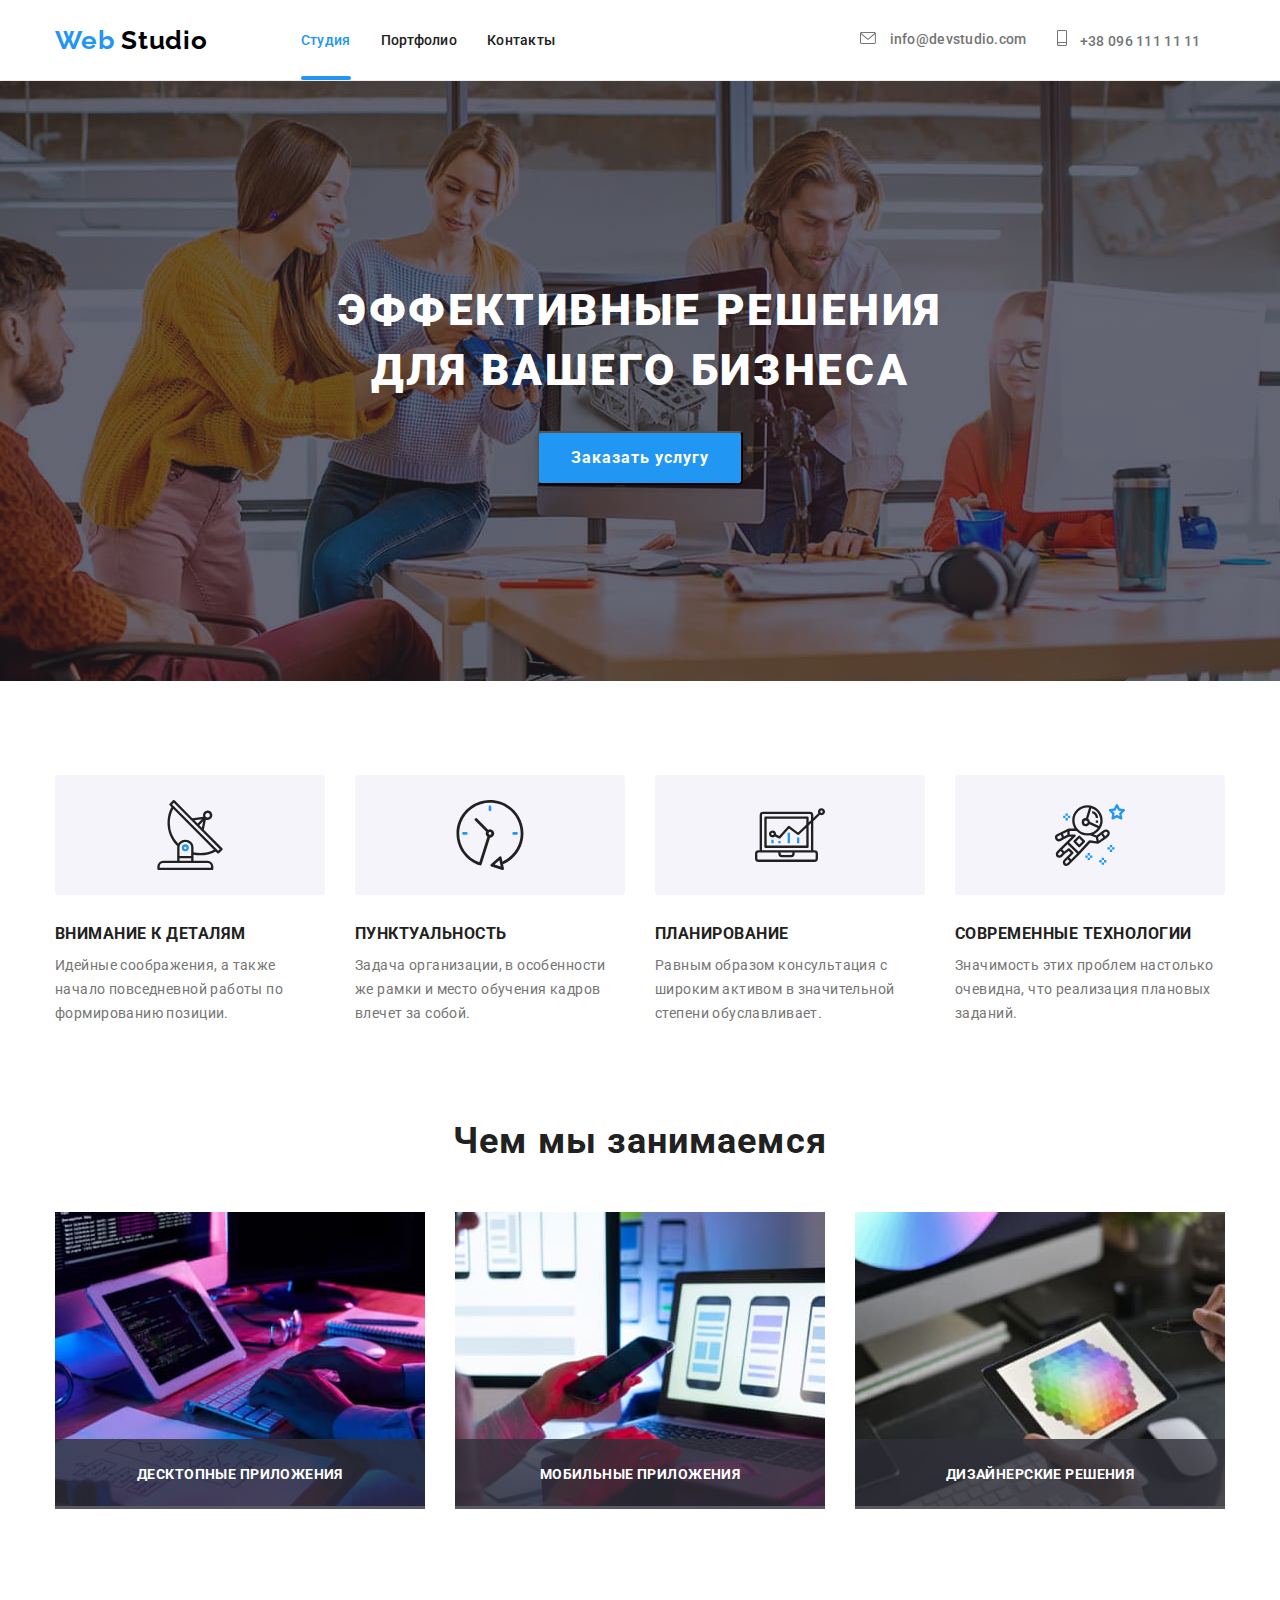
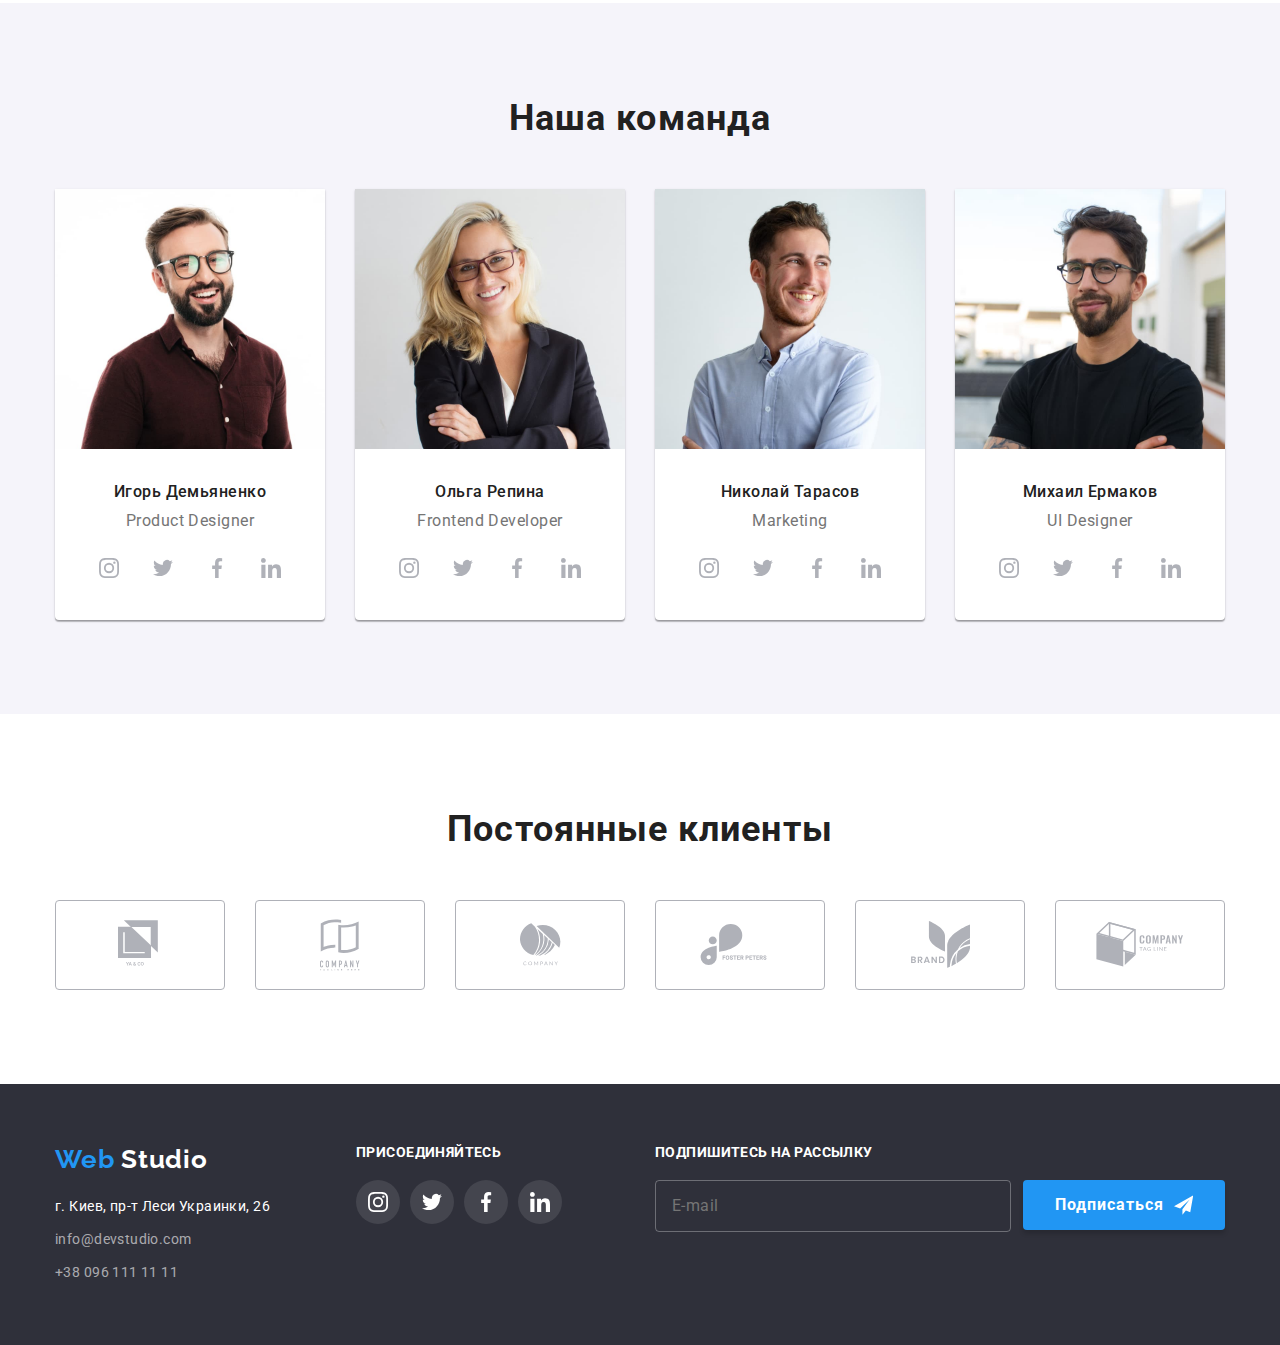
==== index.html @ 508a21c5 "start" ====
<!DOCTYPE html>
<html lang="ru">
	<head>
		<meta charset="UTF-8" />
		<meta name="viewport" content="width=device-width, initial-scale=1.0" />
		<title>Студия</title>
		<link
			rel="stylesheet"
			href="https://cdnjs.cloudflare.com/ajax/libs/modern-normalize/1.0.0/modern-normalize.min.css"
		/>
		<link rel="preconnect" href="https://fonts.gstatic.com" />
		<link
			href="https://fonts.googleapis.com/css2?family=Raleway:wght@700&family=Roboto:wght@400;500;700;900&display=swap"
			rel="stylesheet"
		/>
		<link rel="stylesheet" href="./css/styles.css" />
	</head>
	<body>
		<header class="header">
			<div class="container">
				<nav class="navigation">
					<a class="logo link" href="/index.html" lang="en">
						Web
						<span class="logo_black">Studio</span>
					</a>
					<ul class="menu_list list">
						<li class="menu_list_item">
							<a class="menu_list_link active_link link" href="#">Студия</a>
						</li>
						<li class="menu_list_item">
							<a class="menu_list_link link" href="./portfolio.html">Портфолио</a>
						</li>
						<li class="menu_list_item">
							<a class="menu_list_link link" href="./index.html">Контакты</a>
						</li>
					</ul>
				</nav>
				<address class="address">
					<a class="contact_mail link" href="mailto:info@devstudio.com">
						<svg class="pic_envelope" width="16px" height="12px">
							<use href="./images_svg/sprite.svg#envelope"></use>
						</svg>
						info@devstudio.com
					</a>
					<a class="contact_tel link" href="tel:+380961111111">
						<svg class="pic_smartphone" width="10px" height="16px">
							<use href="./images_svg/sprite.svg#smartphone"></use>
						</svg>
						+38 096 111 11 11
					</a>
				</address>
			</div>
		</header>
		<main>
			<!---HERO-->
			<section class="hero">
				<h1 class="hero_title">
					Эффективные решения
					<br />
					для вашего бизнеса
				</h1>
				<button class="button" type="button" data-modal-open>Заказать услугу</button>
			</section>

			<!---Особенности-->
			<section class="features">
				<div class="container">
					<h2 class="features_title visually-hidden">Особенности</h2>
					<ul class="features_list list">
						<li class="features_list_item icon-antenna">
							<div class="features_item_pic">
								<svg class="feature_pic">
									<use href="./images_svg/sprite.svg#antenna"></use>
								</svg>
							</div>
							<h3 class="features_item_title">Внимание к деталям</h3>
							<p class="features_item_description">
								Идейные соображения, а также начало повседневной работы по формированию позиции.
							</p>
						</li>
						<li class="features_list_item icon-clock">
							<div class="features_item_pic">
								<svg class="feature_pic">
									<use href="./images_svg/sprite.svg#clock"></use>
								</svg>
							</div>
							<h3 class="features_item_title">Пунктуальность</h3>
							<p class="features_item_description">
								Задача организации, в особенности же рамки и место обучения кадров влечет за собой.
							</p>
						</li>
						<li class="features_list_item icon-diagram">
							<div class="features_item_pic">
								<svg class="feature_pic">
									<use href="./images_svg/sprite.svg#diagram"></use>
								</svg>
							</div>
							<h3 class="features_item_title">Планирование</h3>
							<p class="features_item_description">
								Равным образом консультация с широким активом в значительной степени обуславливает.
							</p>
						</li>
						<li class="features_list_item icon-astronaut">
							<div class="features_item_pic">
								<svg class="feature_pic">
									<use href="./images_svg/sprite.svg#astronaut"></use>
								</svg>
							</div>
							<h3 class="features_item_title">Современные технологии</h3>
							<p class="features_item_description">
								Значимость этих проблем настолько очевидна, что реализация плановых заданий.
							</p>
						</li>
					</ul>
				</div>
			</section>

			<!--Чем мы занимаемся-->
			<section class="about">
				<div class="container">
					<h2 class="about_title">Чем мы занимаемся</h2>
					<ul class="about_list list">
						<li class="about_img">
							<img src="./images/box_1.jpg" alt="box_1" width="370" />
							<p class="label">Десктопные приложения</p>
						</li>
						<li class="about_img">
							<img src="./images/box_2.jpg" alt="box_2" width="370" />
							<p class="label">Мобильные приложения</p>
						</li>
						<li class="about_img">
							<img src="./images/box_3.jpg" alt="box_3" width="370" />
							<p class="label">Дизайнерские решения</p>
						</li>
					</ul>
				</div>
			</section>

			<!--Наша команда-->
			<section class="our_team">
				<h2 class="our_team_title">Наша команда</h2>
				<div class="container">
					<ul class="our_team_list list">
						<li class="our_team_item">
							<img class="our_team_img" src="./images/demjanenko.jpg" alt="Игорь Демьяненко (фото)" width="270" />
							<h3 class="our_team_person">Игорь Демьяненко</h3>
							<p class="our_team_profession" lang="en">Product Designer</p>
							<ul class="social_list list">
								<li class="social_item icon-instagram">
									<a class="link_social" href="https://www.instagram.com/" aria-label="instagram">
										<svg class="icon_link">
											<use href="./images_svg/sprite.svg#instagram"></use>
										</svg>
									</a>
								</li>
								<li class="social_item icon-twitter">
									<a class="link_social" href="https://twitter.com/?lang=ru" aria-label="twitter">
										<svg class="icon_link">
											<use href="./images_svg/sprite.svg#twitter"></use>
										</svg>
									</a>
								</li>
								<li class="social_item icon-facebook">
									<a class="link_social" href="https://www.facebook.com/" aria-label="facebook">
										<svg class="icon_link">
											<use href="./images_svg/sprite.svg#facebook"></use>
										</svg>
									</a>
								</li>
								<li class="social_item icon-linkedin">
									<a
										class="link_social"
										href="https://www.linkedin.com/authwall?trk=bf&trkInfo=AQFQU4GR1DfptQAAAXaBrENY4tUHcgxnQT-7zcfJdnDuVNA3asmFvfvqSu0NkFpVjfwIOHPbWcX_E11xOpwyYZSCx-Q_JW-6I7pPxdfFWjn7p-mJKkLdEw6dqwgr5nu7y8K1pEQ=&originalReferer=https://www.google.com/&sessionRedirect=https%3A%2F%2Fru.linkedin.com%2F"
										aria-label="linkedin"
									>
										<svg class="icon_link">
											<use href="./images_svg/sprite.svg#linkedin"></use>
										</svg>
									</a>
								</li>
							</ul>
						</li>
						<li class="our_team_item">
							<img class="our_team_img" src="./images/repina.jpg" alt="Ольга Репина (фото)" width="270" />
							<h3 class="our_team_person">Ольга Репина</h3>
							<p class="our_team_profession" lang="en">Frontend Developer</p>
							<ul class="social_list list">
								<li class="social_item icon-instagram">
									<a class="link_social" href="https://www.instagram.com/" aria-label="instagram">
										<svg class="icon_link">
											<use href="./images_svg/sprite.svg#instagram"></use>
										</svg>
									</a>
								</li>
								<li class="social_item icon-twitter">
									<a class="link_social" href="https://twitter.com/?lang=ru" aria-label="twitter">
										<svg class="icon_link">
											<use href="./images_svg/sprite.svg#twitter"></use>
										</svg>
									</a>
								</li>
								<li class="social_item icon-facebook">
									<a class="link_social" href="https://www.facebook.com/" aria-label="facebook">
										<svg class="icon_link">
											<use href="./images_svg/sprite.svg#facebook"></use>
										</svg>
									</a>
								</li>
								<li class="social_item icon-linkedin">
									<a
										class="link_social"
										href="https://www.linkedin.com/authwall?trk=bf&trkInfo=AQFQU4GR1DfptQAAAXaBrENY4tUHcgxnQT-7zcfJdnDuVNA3asmFvfvqSu0NkFpVjfwIOHPbWcX_E11xOpwyYZSCx-Q_JW-6I7pPxdfFWjn7p-mJKkLdEw6dqwgr5nu7y8K1pEQ=&originalReferer=https://www.google.com/&sessionRedirect=https%3A%2F%2Fru.linkedin.com%2F"
										aria-label="linkedin"
									>
										<svg class="icon_link">
											<use href="./images_svg/sprite.svg#linkedin"></use>
										</svg>
									</a>
								</li>
							</ul>
						</li>
						<li class="our_team_item">
							<img class="our_team_img" src="./images/tarasov.jpg" alt="Николай Тарасов (фото)" width="270" />
							<h3 class="our_team_person">Николай Тарасов</h3>
							<p class="our_team_profession" lang="en">Marketing</p>
							<ul class="social_list list">
								<li class="social_item icon-instagram">
									<a class="link_social" href="https://www.instagram.com/" aria-label="instagram">
										<svg class="icon_link">
											<use href="./images_svg/sprite.svg#instagram"></use>
										</svg>
									</a>
								</li>
								<li class="social_item icon-twitter">
									<a class="link_social" href="https://twitter.com/?lang=ru" aria-label="twitter">
										<svg class="icon_link">
											<use href="./images_svg/sprite.svg#twitter"></use>
										</svg>
									</a>
								</li>
								<li class="social_item icon-facebook">
									<a class="link_social" href="https://www.facebook.com/" aria-label="facebook">
										<svg class="icon_link">
											<use href="./images_svg/sprite.svg#facebook"></use>
										</svg>
									</a>
								</li>
								<li class="social_item icon-linkedin">
									<a
										class="link_social"
										href="https://www.linkedin.com/authwall?trk=bf&trkInfo=AQFQU4GR1DfptQAAAXaBrENY4tUHcgxnQT-7zcfJdnDuVNA3asmFvfvqSu0NkFpVjfwIOHPbWcX_E11xOpwyYZSCx-Q_JW-6I7pPxdfFWjn7p-mJKkLdEw6dqwgr5nu7y8K1pEQ=&originalReferer=https://www.google.com/&sessionRedirect=https%3A%2F%2Fru.linkedin.com%2F"
										aria-label="linkedin"
									>
										<svg class="icon_link">
											<use href="./images_svg/sprite.svg#linkedin"></use>
										</svg>
									</a>
								</li>
							</ul>
						</li>
						<li class="our_team_item">
							<img class="our_team_img" src="./images/ermakov.jpg" alt="Михаил Ермаков (фото)" width="270" />
							<h3 class="our_team_person">Михаил Ермаков</h3>
							<p class="our_team_profession" lang="en">UI Designer</p>
							<ul class="social_list list">
								<li class="social_item icon-instagram">
									<a class="link_social" href="https://www.instagram.com/" aria-label="instagram">
										<svg class="icon_link">
											<use href="./images_svg/sprite.svg#instagram"></use>
										</svg>
									</a>
								</li>
								<li class="social_item icon-twitter">
									<a class="link_social" href="https://twitter.com/?lang=ru" aria-label="twitter">
										<svg class="icon_link">
											<use href="./images_svg/sprite.svg#twitter"></use>
										</svg>
									</a>
								</li>
								<li class="social_item icon-facebook">
									<a class="link_social" href="https://www.facebook.com/" aria-label="facebook">
										<svg class="icon_link">
											<use href="./images_svg/sprite.svg#facebook"></use>
										</svg>
									</a>
								</li>
								<li class="social_item icon-linkedin">
									<a
										class="link_social"
										href="https://www.linkedin.com/authwall?trk=bf&trkInfo=AQFQU4GR1DfptQAAAXaBrENY4tUHcgxnQT-7zcfJdnDuVNA3asmFvfvqSu0NkFpVjfwIOHPbWcX_E11xOpwyYZSCx-Q_JW-6I7pPxdfFWjn7p-mJKkLdEw6dqwgr5nu7y8K1pEQ=&originalReferer=https://www.google.com/&sessionRedirect=https%3A%2F%2Fru.linkedin.com%2F"
										aria-label="linkedin"
									>
										<svg class="icon_link">
											<use href="./images_svg/sprite.svg#linkedin"></use>
										</svg>
									</a>
								</li>
							</ul>
						</li>
					</ul>
				</div>
			</section>
			<!--Постоянные клиенты-->
			<section class="clients">
				<div class="container">
					<h2 class="clients_title">Постоянные клиенты</h2>
					<ul class="clients_list list">
						<li class="client">
							<a class="link_client" href="" aria-label="Logo_client">
								<svg class="icon_client" width="44" height="49">
									<use href="./images_svg/sprite.svg#logo-1"></use>
								</svg>
							</a>
						</li>
						<li class="client">
							<a class="link_client" href="" aria-label="Logo_client">
								<svg class="icon_client" width="40" height="52">
									<use href="./images_svg/sprite.svg#logo-2"></use>
								</svg>
							</a>
						</li>
						<li class="client">
							<a class="link_client" href="" aria-label="Logo_client">
								<svg class="icon_client" width="41" height="43">
									<use href="./images_svg/sprite.svg#logo-3"></use>
								</svg>
							</a>
						</li>
						<li class="client">
							<a class="link_client" href="" aria-label="Logo_client">
								<svg class="icon_client" width="80" height="42">
									<use href="./images_svg/sprite.svg#logo-4"></use>
								</svg>
							</a>
						</li>
						<li class="client">
							<a class="link_client" href="" aria-label="Logo_client">
								<svg class="icon_client" width="59" height="47">
									<use href="./images_svg/sprite.svg#logo-5"></use>
								</svg>
							</a>
						</li>
						<li class="client">
							<a class="link_client" href="" aria-label="Logo_client">
								<svg class="icon_client" width="88" height="45">
									<use href="./images_svg/sprite.svg#logo-6"></use>
								</svg>
							</a>
						</li>
					</ul>
				</div>
			</section>
		</main>
		<!--Footer-->
		<footer class="footer">
			<div class="container footer1">
				<div class="footer2">
					<a class="logo link" href="/" lang="en">
						Web
						<span class="logo_white">Studio</span>
					</a>
					<address class="address_footer">
						<p class="post_address">г. Киев, пр-т Леси Украинки, 26</p>
						<a class="footer_contact_mail link" href="mailto:info@devstudio.com">info@devstudio.com</a>
						<br />
						<a class="footer_contact_tel link" href="tel:+380961111111">+38 096 111 11 11</a>
					</address>
				</div>
				<div class="container footer_socials">
					<p class="contact_us">Присоединяйтесь</p>
					<ul class="footer_social_list list">
						<li class="social_item icon-instagram">
							<a class="link_social dark_bg" href="https://www.instagram.com/" aria-label="instagram">
								<svg class="icon_link">
									<use href="./images_svg/sprite.svg#instagram"></use>
								</svg>
							</a>
						</li>
						<li class="social_item icon-twitter">
							<a class="link_social dark_bg" href="https://twitter.com/?lang=ru" aria-label="twitter">
								<svg class="icon_link">
									<use href="./images_svg/sprite.svg#twitter"></use>
								</svg>
							</a>
						</li>
						<li class="social_item icon-facebook">
							<a class="link_social dark_bg" href="https://www.facebook.com/" aria-label="facebook">
								<svg class="icon_link">
									<use href="./images_svg/sprite.svg#facebook"></use>
								</svg>
							</a>
						</li>
						<li class="social_item icon-linkedin">
							<a
								class="link_social dark_bg"
								href="https://www.linkedin.com/authwall?trk=bf&trkInfo=AQFQU4GR1DfptQAAAXaBrENY4tUHcgxnQT-7zcfJdnDuVNA3asmFvfvqSu0NkFpVjfwIOHPbWcX_E11xOpwyYZSCx-Q_JW-6I7pPxdfFWjn7p-mJKkLdEw6dqwgr5nu7y8K1pEQ=&originalReferer=https://www.google.com/&sessionRedirect=https%3A%2F%2Fru.linkedin.com%2F"
								aria-label="linkedin"
							>
								<svg class="icon_link">
									<use href="./images_svg/sprite.svg#linkedin"></use>
								</svg>
							</a>
						</li>
					</ul>
				</div>
				<div class="container mail_input">
					<form>
						<p class="subscribe">Подпишитесь на рассылку</p>
						<div class="input_block">
							<input class="input" type="email" name="email" placeholder="E-mail" />

							<button type="button" class="button">
								Подписаться
								<svg class="icon_link" width="24" height="24">
									<use href="./images_svg/sprite.svg#icon_send"></use>
								</svg>
							</button>
						</div>
					</form>
				</div>
			</div>
		</footer>
		<div class="backdrop is-hidden" data-modal>
			<div class="modal">
				<button type="button" class="btn-close" data-modal-close>
					<svg class="icon_close" width="18" height="18">
						<use href="./images_svg/sprite.svg#close"></use>
					</svg>
				</button>
				<form action="#" class="modal_form">
					<p class="modal_form-title">Оставьте свои данные, мы вам перезвоним</p>
					<label class="modal_form-label">
						Имя
						<span class="modal_form_input-block">
							<input type="text" name="user_name" class="modal_form-input" />
							<svg class="icon_modal">
								<use href="./images_svg/sprite.svg#person-black"></use>
							</svg>
						</span>
					</label>

					<label class="modal_form-label">
						Телефон
						<span class="modal_form_input-block">
							<input type="tel" name="user_tel" class="modal_form-input" />
							<svg class="icon_modal">
								<use href="./images_svg/sprite.svg#phone-black"></use>
							</svg>
						</span>
					</label>

					<label class="modal_form-label">
						Почта
						<span class="modal_form_input-block">
							<input type="email" name="user_mail" class="modal_form-input" />
							<svg class="icon_modal">
								<use href="./images_svg/sprite.svg#email-black"></use>
							</svg>
						</span>
					</label>

					<label class="modal_form-label">
						Комментарий
						<textarea class="modal_form_comments" name="user_comments" placeholder="Введите текст"></textarea>
					</label>
					<input
						id="user_policy"
						type="checkbox"
						name="user_policy"
						value="accept_policy"
						class="modal_form-policy visually-hidden"
					/>
					<label for="user_policy" class="modal_form-policy-text">
						Соглашаюсь с рассылкой и принимаю&ensp;
						<a class="modal_form-policy-link" href="">Условия договора</a>
					</label>
					<button type="submit" class="modal_form-btn">Отправить</button>
				</form>
			</div>
		</div>
		<script src="./js/modal.js"></script>
	</body>
</html>
---- css/styles.css ----
/*font-family: "Raleway", sans-serif;
font-family: "Roboto", sans-serif; */

h1,
h2,
h3,
h4,
h5,
h6,
p {
	margin: 0;
	padding: 0;
}

ul {
	margin: 0;
	padding: 0;
}

:root {
	--main-font: "Roboto", sans-serif;
	--secondary-font: "Raleway", sans-serif;
	--accent-color: #2196f3;
}

body {
	font-family: var(--main-font);
	font-style: normal;
	font-size: 14px;
}

.link {
	font-style: normal;
	font-weight: 500;
	line-height: 1.14;
	letter-spacing: 0.02em;
	font-size: 14px;
	color: #212121;
	text-decoration: none;
	cursor: pointer;
	outline: none;
}

.list {
	list-style: none;
}

.img {
	display: block;
}

.container {
	width: 1200px;
	margin: 0 auto;
	padding: 0 15px;
}

.visually-hidden {
	position: absolute !important;
	clip: rect(1px 1px 1px 1px); /* IE6, IE7 */
	clip: rect(1px, 1px, 1px, 1px);
	padding: 0 !important;
	border: 0 !important;
	height: 1px !important;
	width: 1px !important;
	overflow: hidden;
}

/*==================   header   ==================*/
/* .header {
	border-bottom: 1px solid #ececec;
} */

.header::after {
	display: block;
	content: "";
	height: 1px;
	background-color: #ececec;
}

.header .container {
	display: flex;
	align-items: center;
	height: 80px;
}

.navigation {
	display: flex;
	align-items: center;
}

.menu_list {
	display: flex;
	margin-right: 305px;
}

.menu_list_item:not(:last-child),
.contact_mail {
	margin-right: 30px;
}

.menu_list_link {
	position: relative;
	overflow: hidden;

	transition: color 250ms cubic-bezier(0.4, 0, 0.2, 1);
}

.active_link::after {
	display: block;
	content: "";
	width: 100%;
	height: 4px;
	border-radius: 2px;
	background-color: var(--accent-color);
	position: absolute;
	bottom: -32px;
}

.pic_smartphone,
.pic_envelope {
	/* display: inline-block; */
	margin-right: 10px;
	fill: #757575;
	transition-property: fill;
	transition-duration: 250ms;
	transition-timing-function: cubic-bezier(0.4, 0, 0.2, 1);
}

.address {
	display: flex;
	align-items: center;
}

.header .logo {
	margin-right: 93px;
}

.logo {
	font-family: var(--secondary-font);
	font-weight: 700;
	font-size: 26px;
	line-height: 1.192;
	/* identical to box height */
	letter-spacing: 0.03em;
	color: var(--accent-color);
}

.logo_black {
	color: #000000;
}

.contact_mail,
.contact_tel {
	color: #757575;
	transition: color 250ms cubic-bezier(0.4, 0, 0.2, 1);
}

.active_link,
.menu_list_link:hover,
.menu_list_link:focus,
.contact_mail:hover,
.contact_mail:focus,
.contact_tel:hover,
.contact_tel:focus {
	color: var(--accent-color);
	outline: none;
}

.contact_mail:hover .pic_envelope,
.contact_mail:focus .pic_envelope,
.contact_tel:hover .pic_smartphone,
.contact_tel:focus .pic_smartphone {
	fill: var(--accent-color);
}
/*==================   END header   ==================*/

/*==================   HERO   ==================*/
.hero {
	min-height: 600px;
	max-width: 1600px;
	margin-left: auto;
	margin-right: auto;
	background-image: linear-gradient(to right, rgba(47, 48, 58, 0.4), rgba(47, 48, 58, 0.4)),
		url(../images/background.jpg);
	background-repeat: no-repeat;
	background-position: center;
	background-size: cover;
	background-color: #2f303a;
}

.hero_title {
	font-weight: 900;
	font-size: 44px;
	line-height: 1.36;
	/* or 136% */

	text-align: center;
	letter-spacing: 0.06em;
	text-transform: uppercase;
	color: #ffffff;

	padding-top: 200px;
}

.button {
	font-weight: 700;
	font-size: 16px;
	line-height: 1.87;
	/* identical to box height, or 187% */

	display: flex;
	align-items: center;
	margin: auto;
	margin-top: 30px;
	min-width: 200px;
	/* height: 50px; */
	letter-spacing: 0.06em;
	justify-content: center;
	color: #ffffff;
	padding: 10px 32px;

	background: var(--accent-color);
	box-shadow: 0px 4px 4px rgba(0, 0, 0, 0.15);
	border-radius: 4px;
	cursor: pointer;

	transition-property: background-color;
	transition-duration: 250ms;
	transition-timing-function: cubic-bezier(0.4, 0, 0.2, 1);
}

.button:hover,
.button:focus {
	background-color: #188ce8;
	outline: none;
}
/*==================   END HERO   ==================*/

/*==================   Features   ==================*/
.features {
	padding-top: 94px;
}

.features_list {
	display: flex;
	align-items: center;
}

.features_list_item {
	display: block;
	width: 270px;
}

.features_list_item:not(:last-child) {
	margin-right: 30px;
}

/* ======================картинки как background (помощью 
                  псевдоэлемента ::before     =================== */
/* 
.features_list_item::before {
	display: block;
	content: "";
	height: 120px;
	margin-bottom: 30px;
	background-size: 70px;
	background-repeat: no-repeat;
	background-position: center;
	background-color: #f5f4fa;
	border-radius: 4px;
}

.icon-antenna::before {
	background-image: url(../images_svg/antenna.svg);
}

.icon-clock::before {
	background-image: url(../images_svg/clock.svg);
}

.icon-diagram::before {
	background-image: url(../images_svg/diagram.svg);
}

.icon-astronaut::before {
	background-image: url(../images_svg/astronaut.svg);
} */

.features_item_pic {
	display: block;
	padding: 25px 100px;
	/* content: ""; */
	height: 120px;
	margin-bottom: 30px;
	/* background-size: 70px;
	background-repeat: no-repeat;
	background-position: center; */
	background-color: #f5f4fa;
	border-radius: 4px;
	justify-content: center;
}

.feature_pic {
	display: block;
	height: 70px;
	width: 70px;
	margin: 0;
}

.features_item_title {
	font-weight: 700;
	line-height: 1.143;
	letter-spacing: 0.03em;
	text-transform: uppercase;
	color: #212121;
}

.features_item_description {
	font-weight: 400;
	line-height: 1.71;
	/* or 171% */
	letter-spacing: 0.03em;
	color: #757575;
	margin-top: 10px;
}
/*==================   END Features   ==================*/

/*==================   ABOUT   ==================*/
.about {
	padding-top: 94px;
	padding-bottom: 94px;
	/* display: flex;
	align-items: center; */
}

.about_title {
	font-weight: 700;
	font-size: 36px;
	line-height: 1.167;
	text-align: center;
	letter-spacing: 0.03em;

	color: #212121;
}

.about_list {
	display: flex;
	align-items: center;
	margin-top: 50px;
}

.about_img {
	position: relative;
	flex-basis: calc((100%-60) / 3);
	/* 370px; */
	overflow: hidden;
}

.about_img:not(:last-child) {
	margin-right: 30px;
}

.label {
	display: block;
	width: 100%;
	padding-top: 27px;
	padding-bottom: 27px;
	background-color: rgba(47, 48, 58, 0.8);

	font-weight: 700;
	font-size: 14px;
	line-height: 1.143;
	text-align: center;
	letter-spacing: 0.03em;
	text-transform: uppercase;

	color: #ffffff;

	position: absolute;
	bottom: 0;
}
/*==================   END ABOUT   ==================*/

/*==================   OUR TEAM   ==================*/
.our_team {
	/* margin-top: 94px; */
	background: #f5f4fa;
	padding-top: 94px;
	padding-bottom: 94px;
}

.our_team_title {
	font-weight: 700;
	font-size: 36px;
	line-height: 1.167;
	text-align: center;
	letter-spacing: 0.03em;
	color: #212121;
	margin-bottom: 50px;
}

.our_team_list {
	display: flex;
}

.our_team_item {
	display: block;
	flex-basis: calc((100%-90) / 4);
	background: #ffffff;
	box-shadow: 0px 1px 3px rgba(0, 0, 0, 0.12), 0px 1px 1px rgba(0, 0, 0, 0.14), 0px 2px 1px rgba(0, 0, 0, 0.2);
	border-radius: 0px 0px 4px 4px;
}

.our_team_item:not(:last-child) {
	margin-right: 30px;
}

.our_team_person,
.our_team_profession {
	font-weight: 500;
	font-size: 16px;
	line-height: 1.1875;
	/* identical to box height */
	text-align: center;
	letter-spacing: 0.03em;
	color: #212121;
	margin-top: 30px;
}

.our_team_profession {
	font-weight: 400;
	color: #757575;
	margin-top: 10px;
}

.social_list {
	display: flex;
	margin: 16px 32px 30px;
	justify-content: space-between;
}

.link_social {
	display: flex;
	justify-content: center;
	align-items: center;
	width: 44px;
	height: 44px;
	/* color: #afb1b8; */
	background-color: #ffffff;
	/* border: none; */
	border-radius: 50%;
	/* cursor: pointer; */
	transition-property: background-color;
	transition-duration: 250ms;
	transition-timing-function: cubic-bezier(0.4, 0, 0.2, 1);
}

.icon_link {
	/* display: block; */
	height: 20px;
	width: 20px;
	fill: #afb1b8;
	transition-property: fill;
	transition-duration: 250ms;
	transition-timing-function: cubic-bezier(0.4, 0, 0.2, 1);
}

.link_social:hover,
.link_social:focus {
	background-color: var(--accent-color);
	outline: none;
}

.link_social:hover .icon_link,
.link_social:focus .icon_link {
	fill: #ffffff;
	outline: none;
}
/*==================   END OUR TEAM   ==================*/

/*==================   CLIENTS   ==================*/
.clients {
	padding-top: 94px;
	padding-bottom: 94px;
	/* display: flex;
	align-items: center; */
}

.clients_title {
	font-weight: 700;
	font-size: 36px;
	line-height: 1.167;
	text-align: center;
	letter-spacing: 0.03em;
	color: #212121;
}

.clients_list {
	display: flex;
	/* align-items: center; */
	margin-top: 50px;
	justify-content: space-between;
}

.link_client {
	display: flex;
	justify-content: center;
	align-items: center;
	width: 170px;
	height: 90px;
	border: 1px solid #afb1b8;
	border-radius: 4px;
	background-color: #ffffff;

	transition-property: border;
	transition-duration: 250ms;
	transition-timing-function: cubic-bezier(0.4, 0, 0.2, 1);
}

.icon_client {
	display: block;
	fill: #afb1b8;

	transition-property: fill;
	transition-duration: 250ms;
	transition-timing-function: cubic-bezier(0.4, 0, 0.2, 1);
}

.link_client:hover,
.link_client:focus {
	border: 1px solid var(--accent-color);
	outline: none;
}

.link_client:hover .icon_client,
.link_client:focus .icon_client {
	fill: var(--accent-color);
	outline: none;
}
/*==================   END ABOUT   ==================*/

/*==================   FOOTER   ==================*/

.logo_white {
	color: #ffffff;
}

.footer {
	background: #2f303a;
	max-width: 1600px;
	/*	padding-left: 15px;
	padding-right: 15px; */
}

.footer1 {
	display: flex;
	min-width: 1200px;
	padding-left: 15px;
	padding-right: 15px;
	font-weight: 400;
	letter-spacing: 0.03em;
	padding-top: 60px;
	padding-bottom: 60px;
}

.footer2 {
	display: block;
	width: 231px;
}

.address_footer {
	display: block;
}
.post_address {
	font-style: normal;
	line-height: 1.71;
	color: #ffffff;
	margin: 20px 0 0 0;
}
.footer_contact_mail,
.footer_contact_tel {
	display: inline-block;
	font-style: normal;
	font-weight: 400;
	letter-spacing: 0.03em;
	line-height: 1.71;
	color: rgba(255, 255, 255, 0.6);
	margin-top: 9px;
}

.footer_socials {
	display: block;
	width: 206px;
	padding: 0;
	margin-left: 70px;
	/* outline: cyan solid 1px; */
}

.footer_social_list {
	display: flex;
	margin-top: 20px;
	/* outline: #000000 solid 1px; */
	list-style: none;
	height: 44px;
	justify-content: space-between;
}

.dark_bg {
	background-color: rgba(255, 255, 255, 0.1);
	transition-property: background-color;
	transition-duration: 250ms;
	transition-timing-function: cubic-bezier(0.4, 0, 0.2, 1);
}

.dark_bg:hover,
.dark_bg:focus {
	background-color: var(--accent-color);
	outline: none;
}

.dark_bg .icon_link,
.dark_bg:focus .icon_link,
.dark_bg:hover .icon_link {
	fill: #ffffff;
	outline: none;
}

.contact_us {
	display: inline-block;
	font-weight: 700;
	font-size: 14px;
	line-height: 1.143;
	letter-spacing: 0.03em;
	text-transform: uppercase;
	color: #ffffff;
}

.mail_input {
	display: block;
	width: 570px;
	padding: 0;
	margin: 0;
}

.subscribe {
	display: inline-block;
	font-weight: 700;
	font-size: 14px;
	line-height: 1.143;
	letter-spacing: 0.03em;
	text-transform: uppercase;
	color: #ffffff;
}
.input_block {
	display: flex;
}
.input {
	/* display: block; */
	box-sizing: border-box;
	width: 358px;
	padding-top: 15px;
	padding-bottom: 15px;
	padding-left: 16px;
	margin-top: 20px;
	margin-right: 12px;
	background-color: transparent;
	border: 1px solid rgba(255, 255, 255, 0.3);
	border-radius: 4px;
	font-weight: normal;
	font-size: 16px;
	line-height: 1.25;
	/* identical to box height, or 125% */
	align-items: center;
	letter-spacing: 0.03em;

	color: rgba(255, 255, 255, 0.6);
	/* display: flex; */
	/* filter: drop-shadow(0px 4px 4px rgba(0, 0, 0, 0.15)); */
}
/* 
transition-property: fill;
	transition-duration: 250ms;
	transition-timing-function: cubic-bezier(0.4, 0, 0.2, 1);
} */

.mail_input .button {
	display: flexbox;
	margin-top: 20px;
	border: transparent;
	box-shadow: 0px 4px 4px rgba(0, 0, 0, 0.15);
}

.button .icon_link {
	display: block;
	margin-left: 10px;
	/* height: 24px;
	width: 24px; */
	fill: #ffffff;

	/* transition-property: fill;
	transition-duration: 250ms;
	transition-timing-function: cubic-bezier(0.4, 0, 0.2, 1); */
}
/*==================   END OF FOOTER   ==================*/

/*==================   BACKDROP   ==================*/

.backdrop {
	position: fixed;
	left: 0;
	top: 0;
	width: 100%;
	height: 100%;
	background-color: rgba(0, 0, 0, 0.1);
	transition: all 500ms linear;
}
.backdrop.is-hidden {
	transition: all 500ms linear 500ms;
}

.backdrop.is-hidden .modal {
	transform: translate(0) scale(0);
	transition: transform 1000ms linear 0ms;
}

.modal {
	position: absolute;
	top: 50%;
	left: 50%;
	transform: translate(-50%, -50%) scale(1);
	width: 528px;
	min-height: 581px;
	z-index: 100;
	background-color: #fff;
	padding: 40px;
	transition: transform 1000ms linear 500ms;
}

.btn-close {
	position: absolute;
	top: 8px;
	right: 8px;
	width: 30px;
	height: 30px;
	padding: 0;
	background-color: #fff;
	border: 1px solid rgba(0, 0, 0, 0.1);
	border-radius: 50%;
	cursor: pointer;
}

.icon_close {
	fill: rgba(0, 0, 0);
}

.is-hidden {
	opacity: 0;
	visibility: hidden;
	pointer-events: none;
}

.modal_form {
	display: flex;
	flex-direction: column;
}

.modal_form_input-block {
	position: relative;
	display: block;
	margin-top: 4px;
}

.modal_form-input {
	width: 100%;
	height: 40px;
	border: 1px solid rgba(33, 33, 33, 0.2);
	border-radius: 4px;
	padding-left: 42px;

	transition-property: border-color;
	transition-duration: 250ms;
	transition-timing-function: cubic-bezier(0.4, 0, 0.2, 1);
}

.modal_form-label {
	margin-bottom: 10px;
	font-weight: 400;
	font-size: 12px;
	line-height: 1.167;
	/* identical to box height */

	letter-spacing: 0.01em;

	color: #757575;
}

.modal_form-title {
	font-weight: bold;
	line-height: 23px;
	text-align: center;
	letter-spacing: 0.03em;
	font-size: 20px;
	color: #212121;
	margin-bottom: 12px;
}

.icon_modal {
	position: absolute;
	top: 50%;
	transform: translateY(-50%);
	left: 12px;
	display: block;
	width: 18px;
	height: 18px;
	fill: #212121;

	transition-property: fill;
	transition-duration: 250ms;
	transition-timing-function: cubic-bezier(0.4, 0, 0.2, 1);
}

.modal_form_comments {
	height: 120px;
	width: 100%;
	border: 1px solid rgba(33, 33, 33, 0.2);
	border-radius: 4px;
	padding: 12px 16px;
	margin-top: 4px;
	resize: none;
	outline: none;

	transition-property: border-color;
	transition-duration: 250ms;
	transition-timing-function: cubic-bezier(0.4, 0, 0.2, 1);
}

.modal_form_comments::placeholder {
	font-weight: normal;
	font-size: 14px;
	line-height: 1.143;
	letter-spacing: 0.01em;

	color: rgba(117, 117, 117, 0.5);
}

/* .modal_form-input:hover, */
.modal_form-input:focus,
.modal_form_comments:focus {
	outline: none;
	border-color: var(--accent-color);
}

/* .modal_form-input:hover + .icon_modal, */
.modal_form-input:focus + .icon_modal {
	fill: var(--accent-color);
}

/* .modal_form-label:last-child {
	margin-bottom: 20px;
} */

.modal_form-policy-text::before {
	display: inline-block;
	content: "";
	width: 16px;
	height: 15px;
	border: 1px solid #212121;
	border-radius: 2px;
	margin-right: 8px;

	transition-property: all;
	transition-duration: 250ms;
	transition-timing-function: cubic-bezier(0.4, 0, 0.2, 1);
}

.modal_form-policy:checked + .modal_form-policy-text::before {
	/* background-color: var(--accent-color); */
	border: transparent;
	background-image: url(../images_svg/icon_check.svg);
}

.modal_form-policy-text {
	display: flex;
	align-items: center;
	justify-content: center;
	font-weight: 400;
	font-size: 14px;
	line-height: 1.71;
	/* identical to box height, or 171% */
	letter-spacing: 0.03em;
	color: #757575;
	margin-bottom: 30px;
	margin-top: 10px;
}

.modal_form-policy-link {
	color: var(--accent-color);
	text-decoration: none;
	position: relative;
}

.modal_form-policy-link::after {
	display: block;
	content: "";
	width: 100%;
	height: 1px;
	/* border-radius: 2px; */
	background-color: var(--accent-color);
	position: absolute;
	bottom: 4px;
}

.modal_form-btn {
	font-weight: 700;
	font-size: 16px;
	line-height: 1.87;
	/* identical to box height, or 187% */

	display: block;
	align-items: center;
	margin: 0 auto;
	min-width: 200px;
	/* height: 50px; */
	letter-spacing: 0.06em;
	justify-content: center;
	color: #ffffff;
	padding: 10px 55px;

	background: var(--accent-color);
	box-shadow: 0px 4px 4px rgba(0, 0, 0, 0.15);
	border-radius: 4px;
	border-color: transparent;
	cursor: pointer;

	transition-property: background-color;
	transition-duration: 250ms;
	transition-timing-function: cubic-bezier(0.4, 0, 0.2, 1);
}

.modal_form-btn:hover,
.modal_form-btn:focus,
.modal_form-btn:active {
	background-color: #188ce8;
	border-color: transparent;
	outline: none;
}

/*==================   END OF BACKDROP   ==================*/

/*==================   PORTFOLIO   ==================*/

/*==================   FILTERS   ==================*/

.filters .container {
	padding-top: 94px;
	padding-bottom: 94px;
}

.filters_list {
	display: flex;
	justify-content: center;
	align-items: center;
}

.filter_name:not(:last-child) {
	margin-right: 8px;
}

.button2 {
	font-weight: 500;
	font-size: 16px;
	line-height: 1.62;
	/* identical to box height, or 162% */
	text-align: center;
	letter-spacing: 0.03em;
	color: #212121;

	margin: auto;
	height: 38px;
	padding: 6px 22px;

	background-color: #f5f4fa;
	border-radius: 4px;
	border-color: transparent;
	cursor: pointer;

	/* transition-property: background-color, color;
	transition-duration: 250ms;
	transition-timing-function: cubic-bezier(0.4, 0, 0.2, 1); */

	transition: all 250ms cubic-bezier(0.4, 0, 0.2, 1);
}

.button2:hover,
.button2:focus {
	background-color: var(--accent-color);
	color: #ffffff;
	outline: none;
}

.project_list {
	margin-top: 50px;
	display: flex;
	flex-wrap: wrap;
	justify-content: space-between;
	/* align-content: center; */
	align-items: center;
}

.project_item {
	display: block;
	flex-basis: calc(100% - 60px) / 3;
	padding: 0;
	margin-bottom: 30px;
	background: #ffffff;
	border: 1px solid #eeeeee;
	text-decoration: none;
	cursor: pointer;
	/* transition-property: box-shadow;
	transition-duration: 250ms;
	transition-timing-function: cubic-bezier(0.4, 0, 0.2, 1); */
	transition: box-shadow 250ms cubic-bezier(0.4, 0, 0.2, 1);
}

.project_item_a {
	display: block;
	text-decoration: none;
}

.project_item:nth-last-child(-n + 3) {
	margin-bottom: 0;
}

.project_item_a:focus,
.project_item:hover {
	box-shadow: 0px 1px 1px rgba(0, 0, 0, 0.12), 0px 4px 4px rgba(0, 0, 0, 0.06), 1px 4px 6px rgba(0, 0, 0, 0.16);
	outline: none;
}

.image_box {
	display: block;
	width: max-content;
	position: relative;
	overflow: hidden;
}

.proj_title {
	display: block;
	padding: 20px 24px;
	z-index: 1;
}

.proj_name {
	font-weight: bold;
	font-size: 18px;
	line-height: 2;
	letter-spacing: 0.06em;
	color: #212121;
}

.proj_description {
	font-weight: 400;
	font-size: 16px;
	line-height: 1.87;
	/* identical to box height, or 187% */

	letter-spacing: 0.03em;
	color: #757575;
	margin-top: 4px;
}

.project_item:hover .overlay,
.project_item_a:focus .overlay {
	transform: translateY(0);
	outline: none;
}

.overlay {
	position: absolute;
	width: 100%;
	height: 100%;
	top: 0px;
	left: 0px;

	transform: translateY(105%);
	transition: transform 250ms linear;
}

.overlay {
	padding: 63px 24px;
	font-weight: 400;
	font-size: 18px;
	line-height: 1.56;
	/* or 156% */
	letter-spacing: 0.03em;
	color: #ffffff;
	background-color: rgba(33, 150, 243, 0.9);
}
/*==================  END OF FILTERS   ==================*/

/*==================   END OF PORTFOLIO   ==================*/
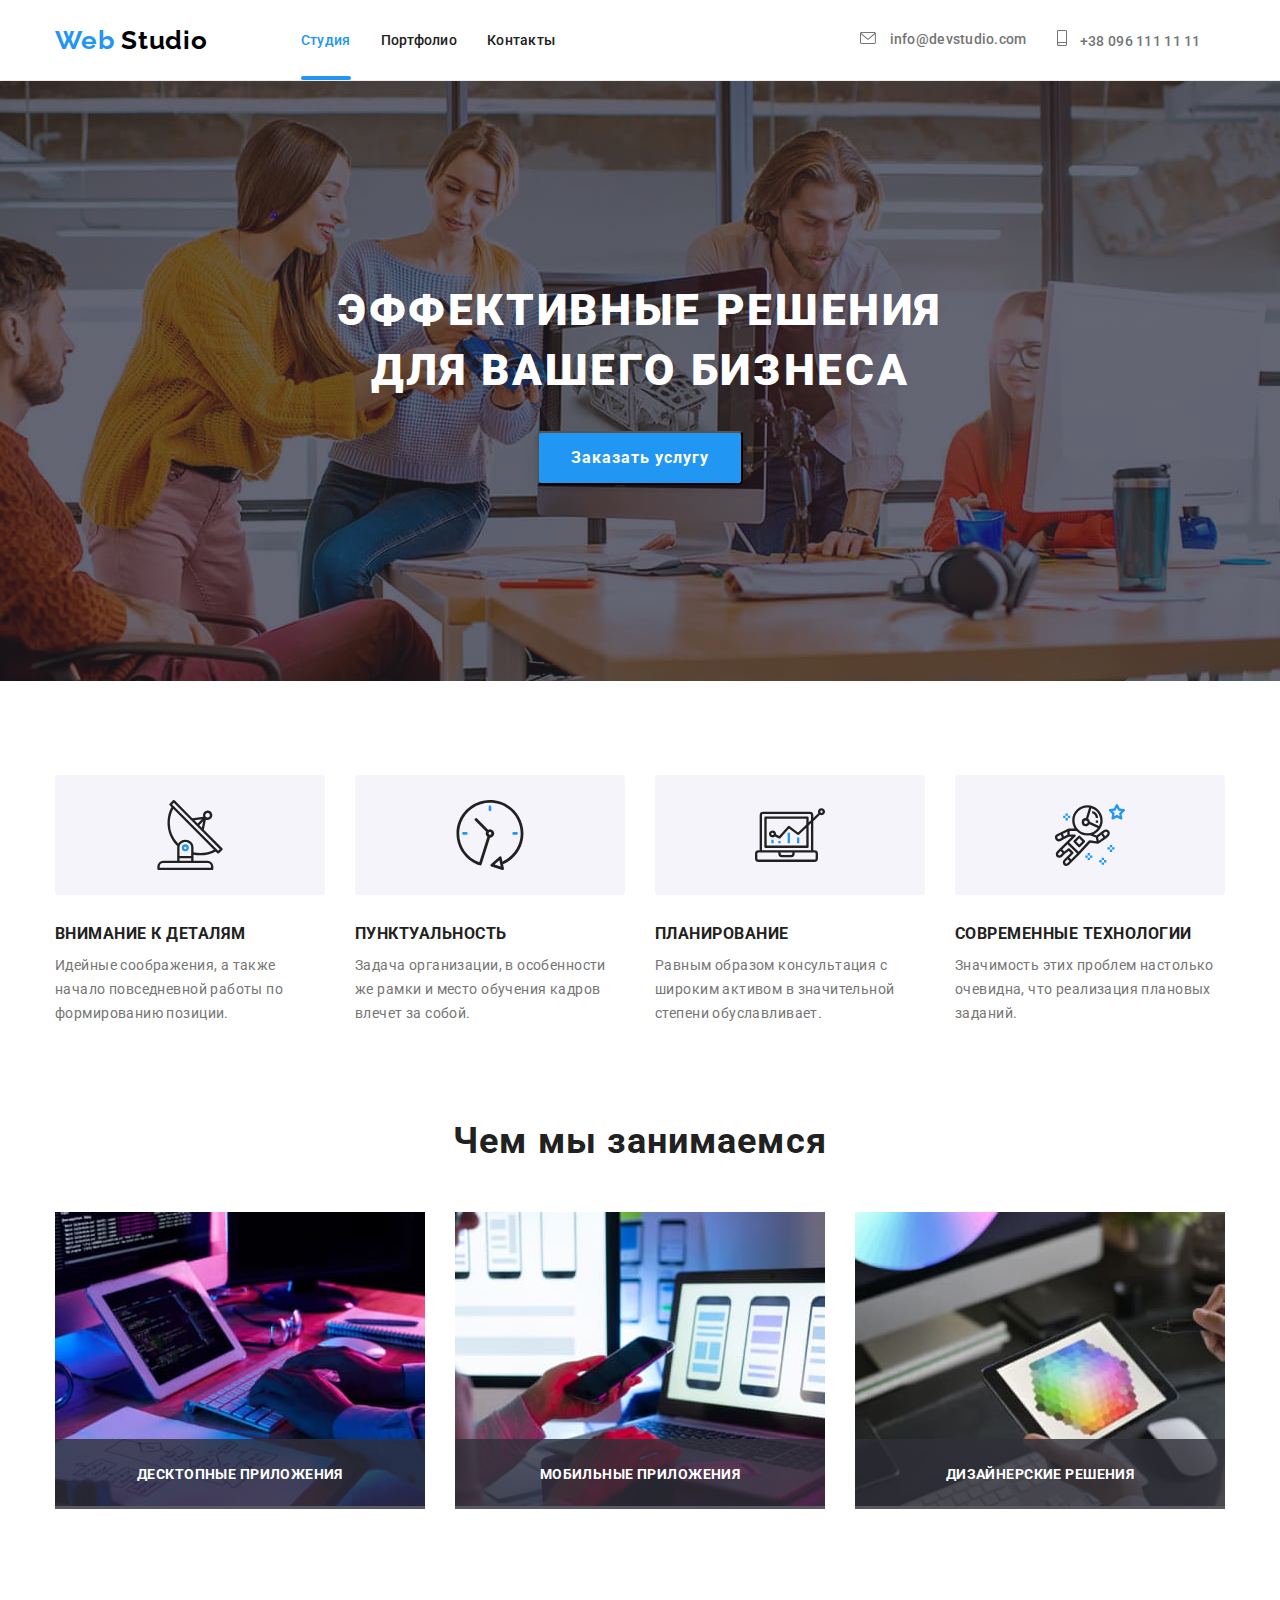
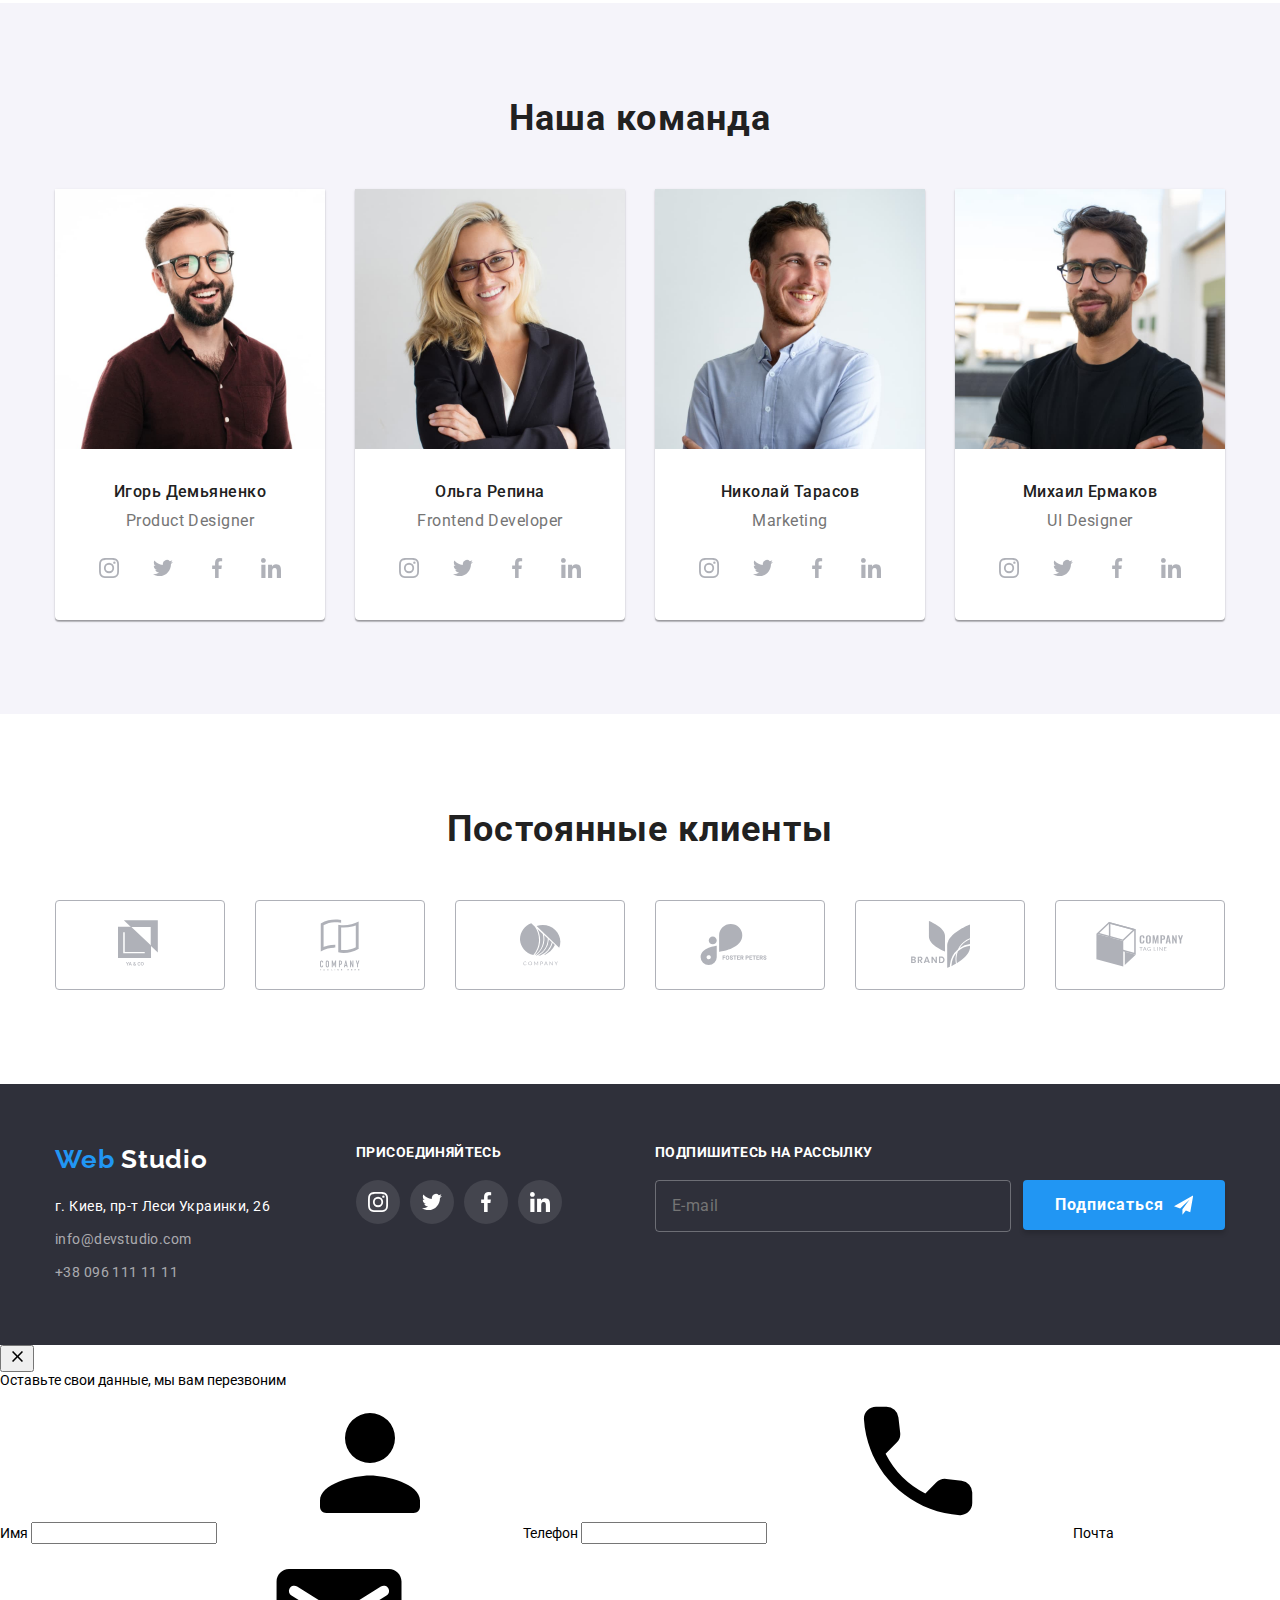
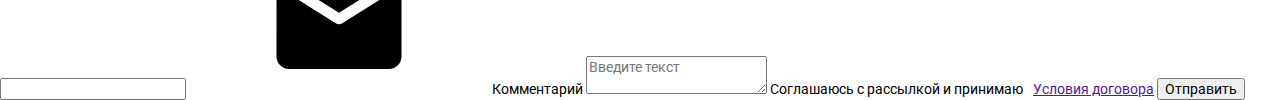
==== commit ab3898c4: "scss-files" ====
--- a/index.html
+++ b/index.html
@@ -13,7 +13,7 @@
 			href="https://fonts.googleapis.com/css2?family=Raleway:wght@700&family=Roboto:wght@400;500;700;900&display=swap"
 			rel="stylesheet"
 		/>
-		<link rel="stylesheet" href="./css/styles.css" />
+		<link rel="stylesheet" href="./css/main.min.css" />
 	</head>
 	<body>
 		<header class="header">
--- a/css/main.min.css
+++ b/css/main.min.css
@@ -0,0 +1,2 @@
+.visually-hidden{position:absolute !important;clip:rect(1px 1px 1px 1px);clip:rect(1px, 1px, 1px, 1px);padding:0 !important;border:0 !important;height:1px !important;width:1px !important;overflow:hidden}:root{--main-font: "Roboto", sans-serif;--secondary-font: "Raleway", sans-serif;--accent-color: #2196f3}h1,h2,h3,h4,h5,h6,p{margin:0;padding:0}ul{margin:0;padding:0}body{font-family:var(--main-font);font-style:normal;font-size:14px}.link{font-style:normal;font-weight:500;line-height:1.14;letter-spacing:0.02em;font-size:14px;color:#212121;text-decoration:none;cursor:pointer;outline:none}.list{list-style:none}.img{display:block}.container{width:1200px;margin:0 auto;padding:0 15px}.button{font-weight:700;font-size:16px;line-height:1.87;display:flex;align-items:center;margin:auto;margin-top:30px;min-width:200px;letter-spacing:0.06em;justify-content:center;color:#ffffff;padding:10px 32px;background:var(--accent-color);box-shadow:0px 4px 4px rgba(0,0,0,0.15);border-radius:4px;cursor:pointer;transition-property:background-color;transition-duration:250ms;transition-timing-function:cubic-bezier(0.4, 0, 0.2, 1)}.button:hover,.button:focus{background-color:#188ce8;outline:none}.social_list{display:flex;margin:16px 32px 30px;justify-content:space-between}.link_social{display:flex;justify-content:center;align-items:center;width:44px;height:44px;background-color:#ffffff;border-radius:50%;transition-property:background-color;transition-duration:250ms;transition-timing-function:cubic-bezier(0.4, 0, 0.2, 1)}.icon_link{height:20px;width:20px;fill:#afb1b8;transition-property:fill;transition-duration:250ms;transition-timing-function:cubic-bezier(0.4, 0, 0.2, 1)}.link_social:hover,.link_social:focus{background-color:var(--accent-color);outline:none}.link_social:hover .icon_link,.link_social:focus .icon_link{fill:#ffffff;outline:none}.overlay{position:absolute;width:100%;height:100%;top:0px;left:0px;transform:translateY(105%);transition:transform 250ms linear}.overlay{padding:63px 24px;font-weight:400;font-size:18px;line-height:1.56;letter-spacing:0.03em;color:#ffffff;background-color:rgba(33,150,243,0.9)}.header::after{display:block;content:"";height:1px;background-color:#ececec}.header .container{display:flex;align-items:center;height:80px}.navigation{display:flex;align-items:center}.menu_list{display:flex;margin-right:305px}.menu_list_item:not(:last-child),.contact_mail{margin-right:30px}.menu_list_link{position:relative;overflow:hidden;transition:color 250ms cubic-bezier(0.4, 0, 0.2, 1)}.active_link::after{display:block;content:"";width:100%;height:4px;border-radius:2px;background-color:var(--accent-color);position:absolute;bottom:-32px}.pic_smartphone,.pic_envelope{margin-right:10px;fill:#757575;transition-property:fill;transition-duration:250ms;transition-timing-function:cubic-bezier(0.4, 0, 0.2, 1)}.address{display:flex;align-items:center}.header .logo{margin-right:93px}.logo{font-family:var(--secondary-font);font-weight:700;font-size:26px;line-height:1.192;letter-spacing:0.03em;color:var(--accent-color)}.logo_black{color:#000000}.contact_mail,.contact_tel{color:#757575;transition:color 250ms cubic-bezier(0.4, 0, 0.2, 1)}.active_link,.menu_list_link:hover,.menu_list_link:focus,.contact_mail:hover,.contact_mail:focus,.contact_tel:hover,.contact_tel:focus{color:var(--accent-color);outline:none}.contact_mail:hover .pic_envelope,.contact_mail:focus .pic_envelope,.contact_tel:hover .pic_smartphone,.contact_tel:focus .pic_smartphone{fill:var(--accent-color)}.hero{min-height:600px;max-width:1600px;margin-left:auto;margin-right:auto;background-image:linear-gradient(to right, rgba(47,48,58,0.4), rgba(47,48,58,0.4)),url(../images/background.jpg);background-repeat:no-repeat;background-position:center;background-size:cover;background-color:#2f303a}.hero_title{font-weight:900;font-size:44px;line-height:1.36;text-align:center;letter-spacing:0.06em;text-transform:uppercase;color:#ffffff;padding-top:200px}.features{padding-top:94px}.features_list{display:flex;align-items:center}.features_list_item{display:block;width:270px}.features_list_item:not(:last-child){margin-right:30px}.features_item_pic{display:block;padding:25px 100px;height:120px;margin-bottom:30px;background-color:#f5f4fa;border-radius:4px;justify-content:center}.feature_pic{display:block;height:70px;width:70px;margin:0}.features_item_title{font-weight:700;line-height:1.143;letter-spacing:0.03em;text-transform:uppercase;color:#212121}.features_item_description{font-weight:400;line-height:1.71;letter-spacing:0.03em;color:#757575;margin-top:10px}.about{padding-top:94px;padding-bottom:94px}.about_title{font-weight:700;font-size:36px;line-height:1.167;text-align:center;letter-spacing:0.03em;color:#212121}.about_list{display:flex;align-items:center;margin-top:50px}.about_img{position:relative;flex-basis:calc((100%-60) / 3);overflow:hidden}.about_img:not(:last-child){margin-right:30px}.label{display:block;width:100%;padding-top:27px;padding-bottom:27px;background-color:rgba(47,48,58,0.8);font-weight:700;font-size:14px;line-height:1.143;text-align:center;letter-spacing:0.03em;text-transform:uppercase;color:#ffffff;position:absolute;bottom:0}.our_team{background:#f5f4fa;padding-top:94px;padding-bottom:94px}.our_team_title{font-weight:700;font-size:36px;line-height:1.167;text-align:center;letter-spacing:0.03em;color:#212121;margin-bottom:50px}.our_team_list{display:flex}.our_team_item{display:block;flex-basis:calc((100%-90) / 4);background:#ffffff;box-shadow:0px 1px 3px rgba(0,0,0,0.12),0px 1px 1px rgba(0,0,0,0.14),0px 2px 1px rgba(0,0,0,0.2);border-radius:0px 0px 4px 4px}.our_team_item:not(:last-child){margin-right:30px}.our_team_person,.our_team_profession{font-weight:500;font-size:16px;line-height:1.1875;text-align:center;letter-spacing:0.03em;color:#212121;margin-top:30px}.our_team_profession{font-weight:400;color:#757575;margin-top:10px}.clients{padding-top:94px;padding-bottom:94px}.clients_title{font-weight:700;font-size:36px;line-height:1.167;text-align:center;letter-spacing:0.03em;color:#212121}.clients_list{display:flex;margin-top:50px;justify-content:space-between}.link_client{display:flex;justify-content:center;align-items:center;width:170px;height:90px;border:1px solid #afb1b8;border-radius:4px;background-color:#ffffff;transition-property:border;transition-duration:250ms;transition-timing-function:cubic-bezier(0.4, 0, 0.2, 1)}.icon_client{display:block;fill:#afb1b8;transition-property:fill;transition-duration:250ms;transition-timing-function:cubic-bezier(0.4, 0, 0.2, 1)}.link_client:hover,.link_client:focus{border:1px solid var(--accent-color);outline:none}.link_client:hover .icon_client,.link_client:focus .icon_client{fill:var(--accent-color);outline:none}.logo_white{color:#ffffff}.footer{background:#2f303a;max-width:1600px}.footer1{display:flex;min-width:1200px;padding-left:15px;padding-right:15px;font-weight:400;letter-spacing:0.03em;padding-top:60px;padding-bottom:60px}.footer2{display:block;width:231px}.address_footer{display:block}.post_address{font-style:normal;line-height:1.71;color:#ffffff;margin:20px 0 0 0}.footer_contact_mail,.footer_contact_tel{display:inline-block;font-style:normal;font-weight:400;letter-spacing:0.03em;line-height:1.71;color:rgba(255,255,255,0.6);margin-top:9px}.footer_socials{display:block;width:206px;padding:0;margin-left:70px}.footer_social_list{display:flex;margin-top:20px;list-style:none;height:44px;justify-content:space-between}.dark_bg{background-color:rgba(255,255,255,0.1);transition-property:background-color;transition-duration:250ms;transition-timing-function:cubic-bezier(0.4, 0, 0.2, 1)}.dark_bg:hover,.dark_bg:focus{background-color:var(--accent-color);outline:none}.dark_bg .icon_link,.dark_bg:focus .icon_link,.dark_bg:hover .icon_link{fill:#ffffff;outline:none}.contact_us{display:inline-block;font-weight:700;font-size:14px;line-height:1.143;letter-spacing:0.03em;text-transform:uppercase;color:#ffffff}.mail_input{display:block;width:570px;padding:0;margin:0}.subscribe{display:inline-block;font-weight:700;font-size:14px;line-height:1.143;letter-spacing:0.03em;text-transform:uppercase;color:#ffffff}.input_block{display:flex}.input{box-sizing:border-box;width:358px;padding-top:15px;padding-bottom:15px;padding-left:16px;margin-top:20px;margin-right:12px;background-color:transparent;border:1px solid rgba(255,255,255,0.3);border-radius:4px;font-weight:normal;font-size:16px;line-height:1.25;align-items:center;letter-spacing:0.03em;color:rgba(255,255,255,0.6)}.mail_input .button{display:flexbox;margin-top:20px;border:transparent;box-shadow:0px 4px 4px rgba(0,0,0,0.15)}.button .icon_link{display:block;margin-left:10px;fill:#ffffff}.filters .container{padding-top:94px;padding-bottom:94px}.filters_list{display:flex;justify-content:center;align-items:center}.filter_name:not(:last-child){margin-right:8px}.project_list{margin-top:50px;display:flex;flex-wrap:wrap;justify-content:space-between;align-items:center}.project_item{display:block;flex-basis:calc(100% - 60px)/3;padding:0;margin-bottom:30px;background:#ffffff;border:1px solid #eeeeee;text-decoration:none;cursor:pointer;transition:box-shadow 250ms cubic-bezier(0.4, 0, 0.2, 1)}.project_item_a{display:block;text-decoration:none}.project_item:nth-last-child(-n+3){margin-bottom:0}.project_item_a:focus,.project_item:hover{box-shadow:0px 1px 1px rgba(0,0,0,0.12),0px 4px 4px rgba(0,0,0,0.06),1px 4px 6px rgba(0,0,0,0.16);outline:none}.image_box{display:block;width:max-content;position:relative;overflow:hidden}.proj_title{display:block;padding:20px 24px;z-index:1}.proj_name{font-weight:bold;font-size:18px;line-height:2;letter-spacing:0.06em;color:#212121}.proj_description{font-weight:400;font-size:16px;line-height:1.87;letter-spacing:0.03em;color:#757575;margin-top:4px}.project_item:hover .overlay,.project_item_a:focus .overlay{transform:translateY(0);outline:none}
+/*# sourceMappingURL=main.min.css.map */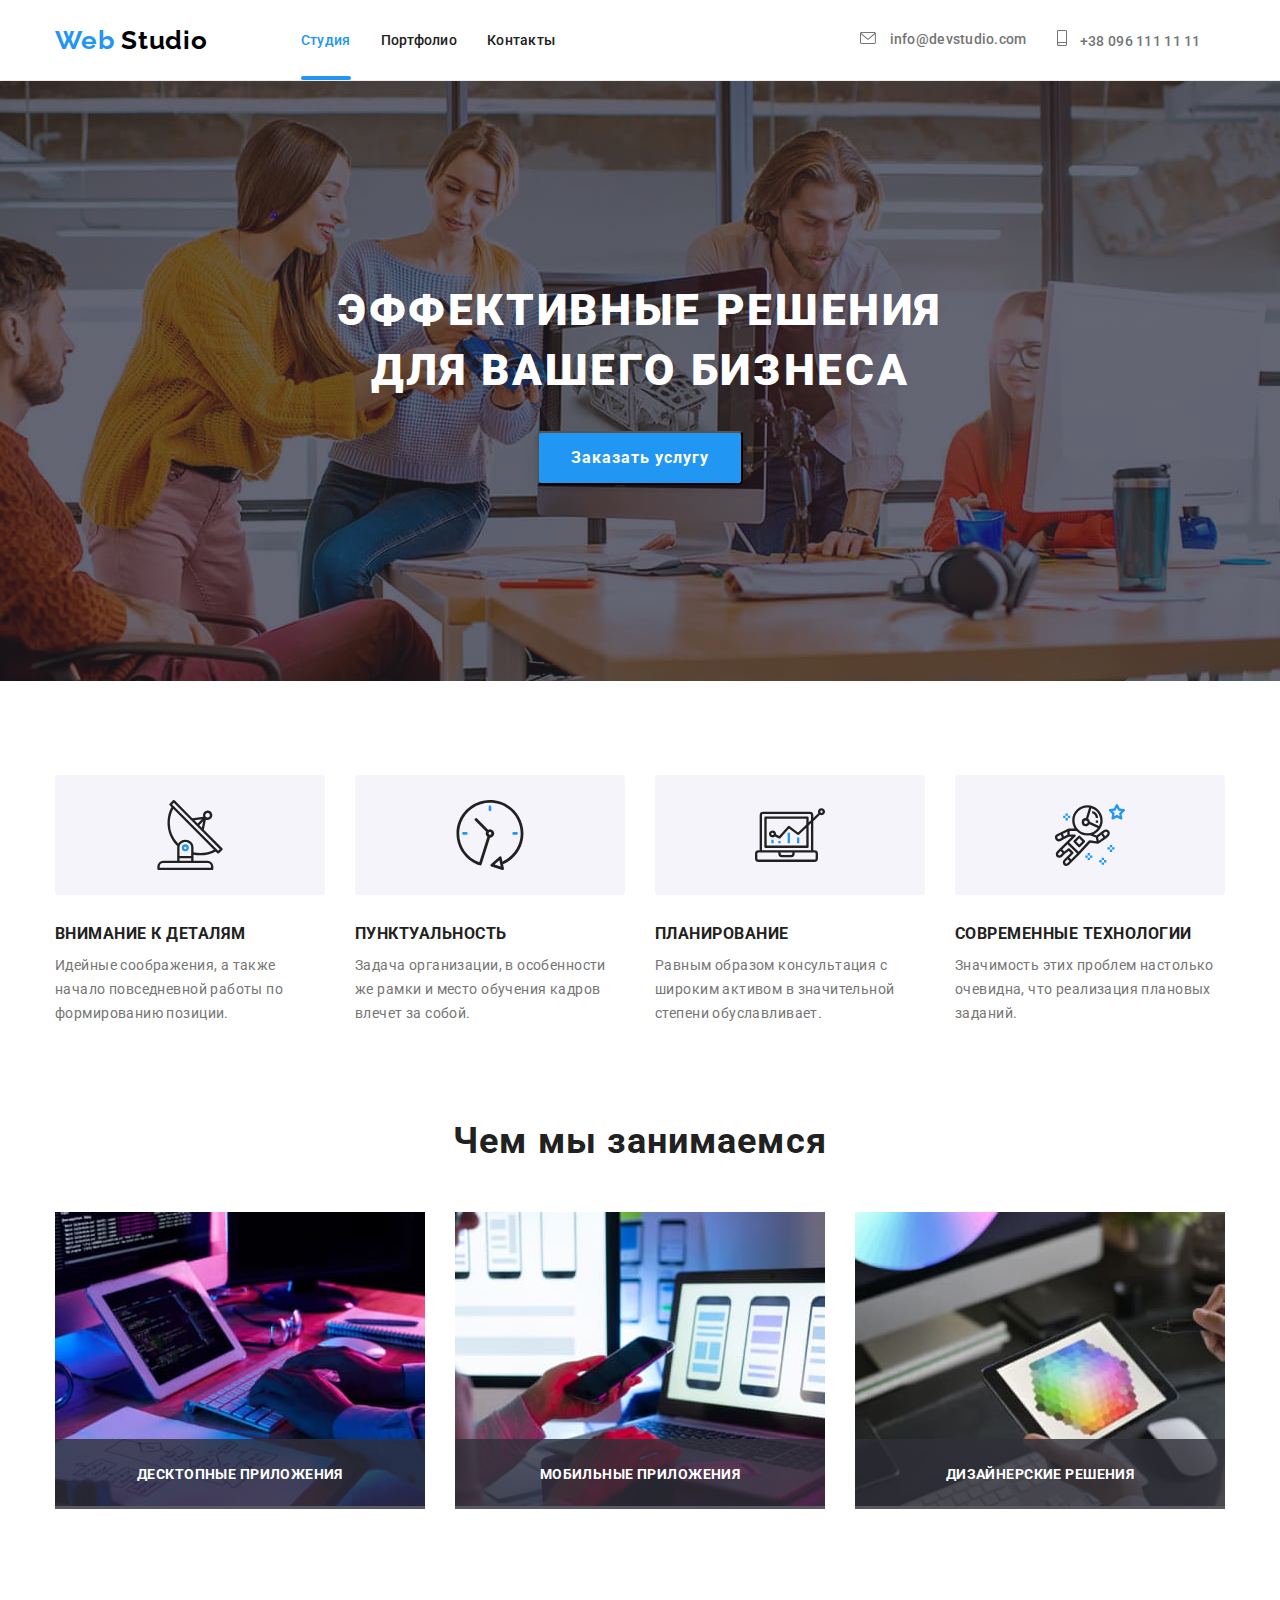
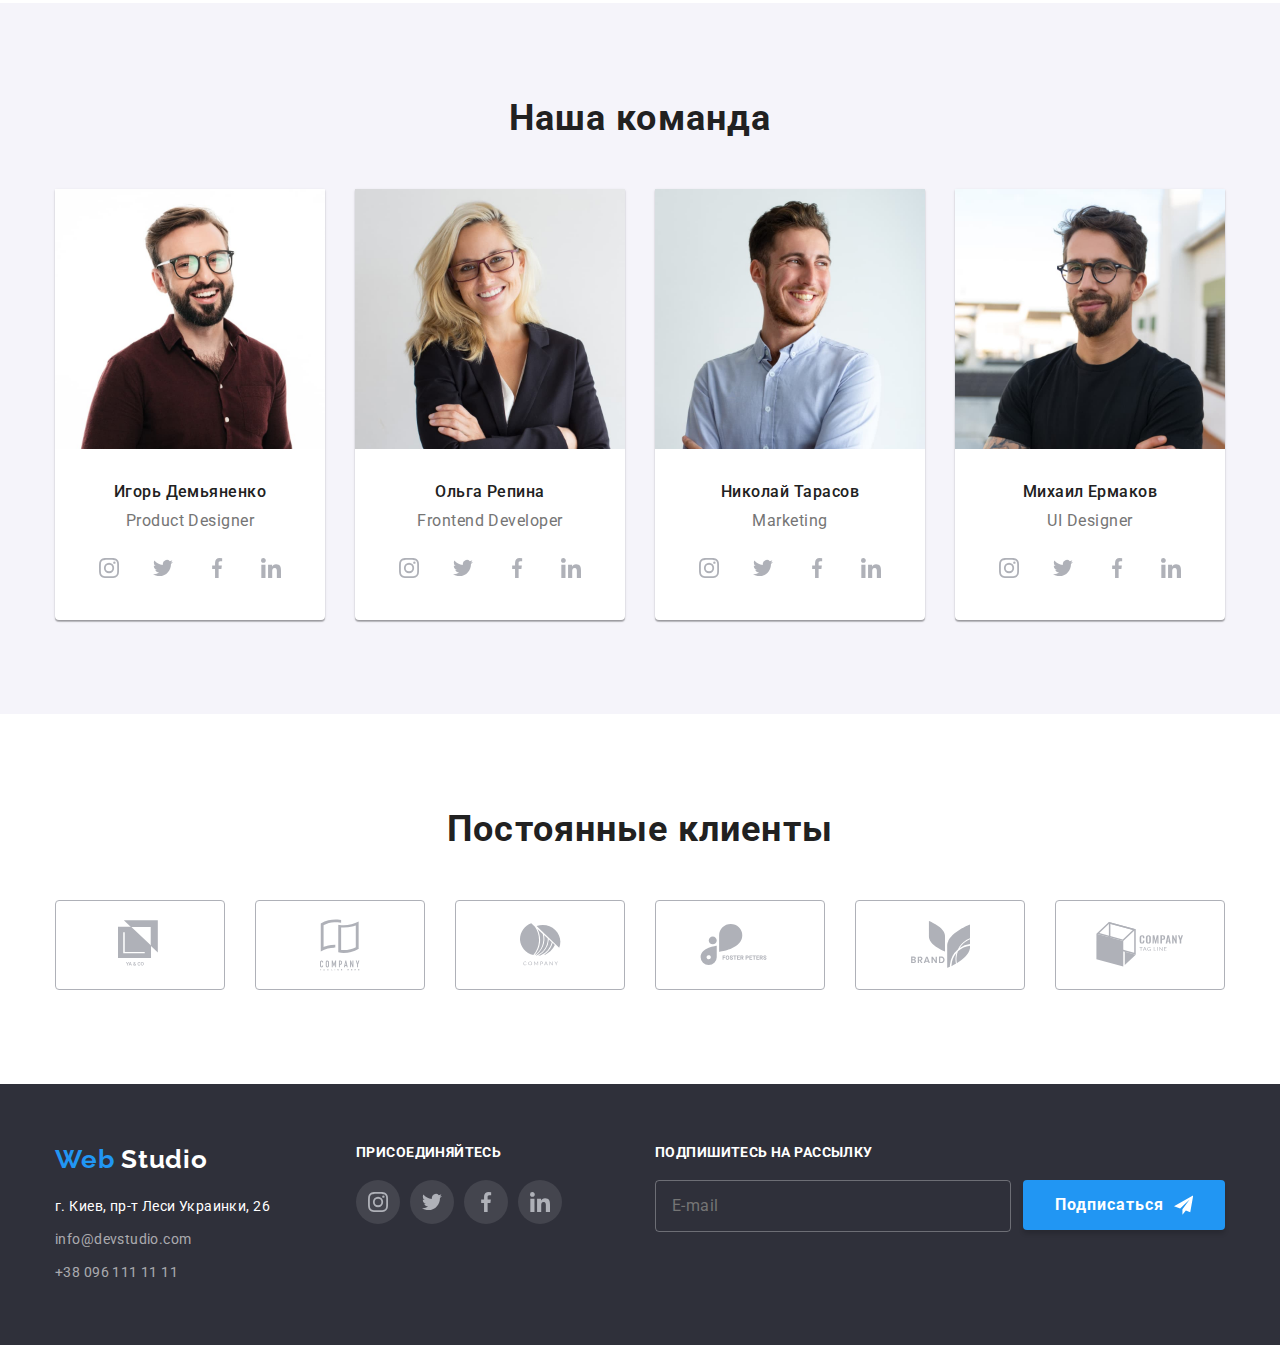
==== commit f1b87ff1: "sass" ====
--- a/index.html
+++ b/index.html
@@ -21,17 +21,17 @@
 				<nav class="navigation">
 					<a class="logo link" href="/index.html" lang="en">
 						Web
-						<span class="logo_black">Studio</span>
+						<span class="logo__black">Studio</span>
 					</a>
-					<ul class="menu_list list">
-						<li class="menu_list_item">
-							<a class="menu_list_link active_link link" href="#">Студия</a>
-						</li>
-						<li class="menu_list_item">
-							<a class="menu_list_link link" href="./portfolio.html">Портфолио</a>
-						</li>
-						<li class="menu_list_item">
-							<a class="menu_list_link link" href="./index.html">Контакты</a>
+					<ul class="menu-list list">
+						<li class="menu-list__item">
+							<a class="menu-list__link active_link link" href="#">Студия</a>
+						</li>
+						<li class="menu-list__item">
+							<a class="menu-list__link link" href="./portfolio.html">Портфолио</a>
+						</li>
+						<li class="menu-list__item">
+							<a class="menu-list__link link" href="./index.html">Контакты</a>
 						</li>
 					</ul>
 				</nav>
@@ -54,7 +54,7 @@
 		<main>
 			<!---HERO-->
 			<section class="hero">
-				<h1 class="hero_title">
+				<h1 class="hero__title">
 					Эффективные решения
 					<br />
 					для вашего бизнеса
@@ -65,49 +65,49 @@
 			<!---Особенности-->
 			<section class="features">
 				<div class="container">
-					<h2 class="features_title visually-hidden">Особенности</h2>
-					<ul class="features_list list">
-						<li class="features_list_item icon-antenna">
-							<div class="features_item_pic">
-								<svg class="feature_pic">
+					<h2 class="features__title visually-hidden">Особенности</h2>
+					<ul class="features__list list">
+						<li class="features__list__item icon-antenna">
+							<div class="features__item-pic">
+								<svg class="features__pic">
 									<use href="./images_svg/sprite.svg#antenna"></use>
 								</svg>
 							</div>
-							<h3 class="features_item_title">Внимание к деталям</h3>
-							<p class="features_item_description">
+							<h3 class="features__item-title">Внимание к деталям</h3>
+							<p class="features__item-description">
 								Идейные соображения, а также начало повседневной работы по формированию позиции.
 							</p>
 						</li>
-						<li class="features_list_item icon-clock">
-							<div class="features_item_pic">
-								<svg class="feature_pic">
+						<li class="features__list__item icon-clock">
+							<div class="features__item-pic">
+								<svg class="features__pic">
 									<use href="./images_svg/sprite.svg#clock"></use>
 								</svg>
 							</div>
-							<h3 class="features_item_title">Пунктуальность</h3>
-							<p class="features_item_description">
+							<h3 class="features__item-title">Пунктуальность</h3>
+							<p class="features__item-description">
 								Задача организации, в особенности же рамки и место обучения кадров влечет за собой.
 							</p>
 						</li>
-						<li class="features_list_item icon-diagram">
-							<div class="features_item_pic">
-								<svg class="feature_pic">
+						<li class="features__list__item icon-diagram">
+							<div class="features__item-pic">
+								<svg class="features__pic">
 									<use href="./images_svg/sprite.svg#diagram"></use>
 								</svg>
 							</div>
-							<h3 class="features_item_title">Планирование</h3>
-							<p class="features_item_description">
+							<h3 class="features__item-title">Планирование</h3>
+							<p class="features__item-description">
 								Равным образом консультация с широким активом в значительной степени обуславливает.
 							</p>
 						</li>
-						<li class="features_list_item icon-astronaut">
-							<div class="features_item_pic">
-								<svg class="feature_pic">
+						<li class="features__list__item icon-astronaut">
+							<div class="features__item-pic">
+								<svg class="features__pic">
 									<use href="./images_svg/sprite.svg#astronaut"></use>
 								</svg>
 							</div>
-							<h3 class="features_item_title">Современные технологии</h3>
-							<p class="features_item_description">
+							<h3 class="features__item-title">Современные технологии</h3>
+							<p class="features__item-description">
 								Значимость этих проблем настолько очевидна, что реализация плановых заданий.
 							</p>
 						</li>
@@ -118,17 +118,17 @@
 			<!--Чем мы занимаемся-->
 			<section class="about">
 				<div class="container">
-					<h2 class="about_title">Чем мы занимаемся</h2>
-					<ul class="about_list list">
-						<li class="about_img">
+					<h2 class="about__title">Чем мы занимаемся</h2>
+					<ul class="about__list list">
+						<li class="about__img">
 							<img src="./images/box_1.jpg" alt="box_1" width="370" />
 							<p class="label">Десктопные приложения</p>
 						</li>
-						<li class="about_img">
+						<li class="about__img">
 							<img src="./images/box_2.jpg" alt="box_2" width="370" />
 							<p class="label">Мобильные приложения</p>
 						</li>
-						<li class="about_img">
+						<li class="about__img">
 							<img src="./images/box_3.jpg" alt="box_3" width="370" />
 							<p class="label">Дизайнерские решения</p>
 						</li>
@@ -138,159 +138,159 @@
 
 			<!--Наша команда-->
 			<section class="our_team">
-				<h2 class="our_team_title">Наша команда</h2>
+				<h2 class="our_team__title">Наша команда</h2>
 				<div class="container">
-					<ul class="our_team_list list">
-						<li class="our_team_item">
-							<img class="our_team_img" src="./images/demjanenko.jpg" alt="Игорь Демьяненко (фото)" width="270" />
-							<h3 class="our_team_person">Игорь Демьяненко</h3>
-							<p class="our_team_profession" lang="en">Product Designer</p>
-							<ul class="social_list list">
+					<ul class="our_team__list list">
+						<li class="our_team__item">
+							<img class="our_team__img" src="./images/demjanenko.jpg" alt="Игорь Демьяненко (фото)" width="270" />
+							<h3 class="our_team__person">Игорь Демьяненко</h3>
+							<p class="our_team__profession" lang="en">Product Designer</p>
+							<ul class="social-list list">
 								<li class="social_item icon-instagram">
-									<a class="link_social" href="https://www.instagram.com/" aria-label="instagram">
-										<svg class="icon_link">
+									<a class="link-social" href="https://www.instagram.com/" aria-label="instagram">
+										<svg class="icon-link">
 											<use href="./images_svg/sprite.svg#instagram"></use>
 										</svg>
 									</a>
 								</li>
 								<li class="social_item icon-twitter">
-									<a class="link_social" href="https://twitter.com/?lang=ru" aria-label="twitter">
-										<svg class="icon_link">
+									<a class="link-social" href="https://twitter.com/?lang=ru" aria-label="twitter">
+										<svg class="icon-link">
 											<use href="./images_svg/sprite.svg#twitter"></use>
 										</svg>
 									</a>
 								</li>
 								<li class="social_item icon-facebook">
-									<a class="link_social" href="https://www.facebook.com/" aria-label="facebook">
-										<svg class="icon_link">
+									<a class="link-social" href="https://www.facebook.com/" aria-label="facebook">
+										<svg class="icon-link">
 											<use href="./images_svg/sprite.svg#facebook"></use>
 										</svg>
 									</a>
 								</li>
 								<li class="social_item icon-linkedin">
 									<a
-										class="link_social"
+										class="link-social"
 										href="https://www.linkedin.com/authwall?trk=bf&trkInfo=AQFQU4GR1DfptQAAAXaBrENY4tUHcgxnQT-7zcfJdnDuVNA3asmFvfvqSu0NkFpVjfwIOHPbWcX_E11xOpwyYZSCx-Q_JW-6I7pPxdfFWjn7p-mJKkLdEw6dqwgr5nu7y8K1pEQ=&originalReferer=https://www.google.com/&sessionRedirect=https%3A%2F%2Fru.linkedin.com%2F"
 										aria-label="linkedin"
 									>
-										<svg class="icon_link">
+										<svg class="icon-link">
 											<use href="./images_svg/sprite.svg#linkedin"></use>
 										</svg>
 									</a>
 								</li>
 							</ul>
 						</li>
-						<li class="our_team_item">
-							<img class="our_team_img" src="./images/repina.jpg" alt="Ольга Репина (фото)" width="270" />
-							<h3 class="our_team_person">Ольга Репина</h3>
-							<p class="our_team_profession" lang="en">Frontend Developer</p>
-							<ul class="social_list list">
+						<li class="our_team__item">
+							<img class="our_team__img" src="./images/repina.jpg" alt="Ольга Репина (фото)" width="270" />
+							<h3 class="our_team__person">Ольга Репина</h3>
+							<p class="our_team__profession" lang="en">Frontend Developer</p>
+							<ul class="social-list list">
 								<li class="social_item icon-instagram">
-									<a class="link_social" href="https://www.instagram.com/" aria-label="instagram">
-										<svg class="icon_link">
+									<a class="link-social" href="https://www.instagram.com/" aria-label="instagram">
+										<svg class="icon-link">
 											<use href="./images_svg/sprite.svg#instagram"></use>
 										</svg>
 									</a>
 								</li>
 								<li class="social_item icon-twitter">
-									<a class="link_social" href="https://twitter.com/?lang=ru" aria-label="twitter">
-										<svg class="icon_link">
+									<a class="link-social" href="https://twitter.com/?lang=ru" aria-label="twitter">
+										<svg class="icon-link">
 											<use href="./images_svg/sprite.svg#twitter"></use>
 										</svg>
 									</a>
 								</li>
 								<li class="social_item icon-facebook">
-									<a class="link_social" href="https://www.facebook.com/" aria-label="facebook">
-										<svg class="icon_link">
+									<a class="link-social" href="https://www.facebook.com/" aria-label="facebook">
+										<svg class="icon-link">
 											<use href="./images_svg/sprite.svg#facebook"></use>
 										</svg>
 									</a>
 								</li>
 								<li class="social_item icon-linkedin">
 									<a
-										class="link_social"
+										class="link-social"
 										href="https://www.linkedin.com/authwall?trk=bf&trkInfo=AQFQU4GR1DfptQAAAXaBrENY4tUHcgxnQT-7zcfJdnDuVNA3asmFvfvqSu0NkFpVjfwIOHPbWcX_E11xOpwyYZSCx-Q_JW-6I7pPxdfFWjn7p-mJKkLdEw6dqwgr5nu7y8K1pEQ=&originalReferer=https://www.google.com/&sessionRedirect=https%3A%2F%2Fru.linkedin.com%2F"
 										aria-label="linkedin"
 									>
-										<svg class="icon_link">
+										<svg class="icon-link">
 											<use href="./images_svg/sprite.svg#linkedin"></use>
 										</svg>
 									</a>
 								</li>
 							</ul>
 						</li>
-						<li class="our_team_item">
-							<img class="our_team_img" src="./images/tarasov.jpg" alt="Николай Тарасов (фото)" width="270" />
-							<h3 class="our_team_person">Николай Тарасов</h3>
-							<p class="our_team_profession" lang="en">Marketing</p>
-							<ul class="social_list list">
+						<li class="our_team__item">
+							<img class="our_team__img" src="./images/tarasov.jpg" alt="Николай Тарасов (фото)" width="270" />
+							<h3 class="our_team__person">Николай Тарасов</h3>
+							<p class="our_team__profession" lang="en">Marketing</p>
+							<ul class="social-list list">
 								<li class="social_item icon-instagram">
-									<a class="link_social" href="https://www.instagram.com/" aria-label="instagram">
-										<svg class="icon_link">
+									<a class="link-social" href="https://www.instagram.com/" aria-label="instagram">
+										<svg class="icon-link">
 											<use href="./images_svg/sprite.svg#instagram"></use>
 										</svg>
 									</a>
 								</li>
 								<li class="social_item icon-twitter">
-									<a class="link_social" href="https://twitter.com/?lang=ru" aria-label="twitter">
-										<svg class="icon_link">
+									<a class="link-social" href="https://twitter.com/?lang=ru" aria-label="twitter">
+										<svg class="icon-link">
 											<use href="./images_svg/sprite.svg#twitter"></use>
 										</svg>
 									</a>
 								</li>
 								<li class="social_item icon-facebook">
-									<a class="link_social" href="https://www.facebook.com/" aria-label="facebook">
-										<svg class="icon_link">
+									<a class="link-social" href="https://www.facebook.com/" aria-label="facebook">
+										<svg class="icon-link">
 											<use href="./images_svg/sprite.svg#facebook"></use>
 										</svg>
 									</a>
 								</li>
 								<li class="social_item icon-linkedin">
 									<a
-										class="link_social"
+										class="link-social"
 										href="https://www.linkedin.com/authwall?trk=bf&trkInfo=AQFQU4GR1DfptQAAAXaBrENY4tUHcgxnQT-7zcfJdnDuVNA3asmFvfvqSu0NkFpVjfwIOHPbWcX_E11xOpwyYZSCx-Q_JW-6I7pPxdfFWjn7p-mJKkLdEw6dqwgr5nu7y8K1pEQ=&originalReferer=https://www.google.com/&sessionRedirect=https%3A%2F%2Fru.linkedin.com%2F"
 										aria-label="linkedin"
 									>
-										<svg class="icon_link">
+										<svg class="icon-link">
 											<use href="./images_svg/sprite.svg#linkedin"></use>
 										</svg>
 									</a>
 								</li>
 							</ul>
 						</li>
-						<li class="our_team_item">
-							<img class="our_team_img" src="./images/ermakov.jpg" alt="Михаил Ермаков (фото)" width="270" />
-							<h3 class="our_team_person">Михаил Ермаков</h3>
-							<p class="our_team_profession" lang="en">UI Designer</p>
-							<ul class="social_list list">
+						<li class="our_team__item">
+							<img class="our_team__img" src="./images/ermakov.jpg" alt="Михаил Ермаков (фото)" width="270" />
+							<h3 class="our_team__person">Михаил Ермаков</h3>
+							<p class="our_team__profession" lang="en">UI Designer</p>
+							<ul class="social-list list">
 								<li class="social_item icon-instagram">
-									<a class="link_social" href="https://www.instagram.com/" aria-label="instagram">
-										<svg class="icon_link">
+									<a class="link-social" href="https://www.instagram.com/" aria-label="instagram">
+										<svg class="icon-link">
 											<use href="./images_svg/sprite.svg#instagram"></use>
 										</svg>
 									</a>
 								</li>
 								<li class="social_item icon-twitter">
-									<a class="link_social" href="https://twitter.com/?lang=ru" aria-label="twitter">
-										<svg class="icon_link">
+									<a class="link-social" href="https://twitter.com/?lang=ru" aria-label="twitter">
+										<svg class="icon-link">
 											<use href="./images_svg/sprite.svg#twitter"></use>
 										</svg>
 									</a>
 								</li>
 								<li class="social_item icon-facebook">
-									<a class="link_social" href="https://www.facebook.com/" aria-label="facebook">
-										<svg class="icon_link">
+									<a class="link-social" href="https://www.facebook.com/" aria-label="facebook">
+										<svg class="icon-link">
 											<use href="./images_svg/sprite.svg#facebook"></use>
 										</svg>
 									</a>
 								</li>
 								<li class="social_item icon-linkedin">
 									<a
-										class="link_social"
+										class="link-social"
 										href="https://www.linkedin.com/authwall?trk=bf&trkInfo=AQFQU4GR1DfptQAAAXaBrENY4tUHcgxnQT-7zcfJdnDuVNA3asmFvfvqSu0NkFpVjfwIOHPbWcX_E11xOpwyYZSCx-Q_JW-6I7pPxdfFWjn7p-mJKkLdEw6dqwgr5nu7y8K1pEQ=&originalReferer=https://www.google.com/&sessionRedirect=https%3A%2F%2Fru.linkedin.com%2F"
 										aria-label="linkedin"
 									>
-										<svg class="icon_link">
+										<svg class="icon-link">
 											<use href="./images_svg/sprite.svg#linkedin"></use>
 										</svg>
 									</a>
@@ -303,46 +303,46 @@
 			<!--Постоянные клиенты-->
 			<section class="clients">
 				<div class="container">
-					<h2 class="clients_title">Постоянные клиенты</h2>
-					<ul class="clients_list list">
-						<li class="client">
-							<a class="link_client" href="" aria-label="Logo_client">
-								<svg class="icon_client" width="44" height="49">
+					<h2 class="clients__title">Постоянные клиенты</h2>
+					<ul class="clients__list list">
+						<li class="client">
+							<a class="client__link" href="" aria-label="client__Logo">
+								<svg class="client__icon" width="44" height="49">
 									<use href="./images_svg/sprite.svg#logo-1"></use>
 								</svg>
 							</a>
 						</li>
 						<li class="client">
-							<a class="link_client" href="" aria-label="Logo_client">
-								<svg class="icon_client" width="40" height="52">
+							<a class="client__link" href="" aria-label="client__Logo">
+								<svg class="client__icon" width="40" height="52">
 									<use href="./images_svg/sprite.svg#logo-2"></use>
 								</svg>
 							</a>
 						</li>
 						<li class="client">
-							<a class="link_client" href="" aria-label="Logo_client">
-								<svg class="icon_client" width="41" height="43">
+							<a class="client__link" href="" aria-label="client__Logo">
+								<svg class="client__icon" width="41" height="43">
 									<use href="./images_svg/sprite.svg#logo-3"></use>
 								</svg>
 							</a>
 						</li>
 						<li class="client">
-							<a class="link_client" href="" aria-label="Logo_client">
-								<svg class="icon_client" width="80" height="42">
+							<a class="client__link" href="" aria-label="client__Logo">
+								<svg class="client__icon" width="80" height="42">
 									<use href="./images_svg/sprite.svg#logo-4"></use>
 								</svg>
 							</a>
 						</li>
 						<li class="client">
-							<a class="link_client" href="" aria-label="Logo_client">
-								<svg class="icon_client" width="59" height="47">
+							<a class="client__link" href="" aria-label="client__Logo">
+								<svg class="client__icon" width="59" height="47">
 									<use href="./images_svg/sprite.svg#logo-5"></use>
 								</svg>
 							</a>
 						</li>
 						<li class="client">
-							<a class="link_client" href="" aria-label="Logo_client">
-								<svg class="icon_client" width="88" height="45">
+							<a class="client__link" href="" aria-label="client__Logo">
+								<svg class="client__icon" width="88" height="45">
 									<use href="./images_svg/sprite.svg#logo-6"></use>
 								</svg>
 							</a>
@@ -357,46 +357,46 @@
 				<div class="footer2">
 					<a class="logo link" href="/" lang="en">
 						Web
-						<span class="logo_white">Studio</span>
+						<span class="logo__white">Studio</span>
 					</a>
-					<address class="address_footer">
+					<address class="footer__address">
 						<p class="post_address">г. Киев, пр-т Леси Украинки, 26</p>
-						<a class="footer_contact_mail link" href="mailto:info@devstudio.com">info@devstudio.com</a>
+						<a class="footer__contact_mail link" href="mailto:info@devstudio.com">info@devstudio.com</a>
 						<br />
-						<a class="footer_contact_tel link" href="tel:+380961111111">+38 096 111 11 11</a>
+						<a class="footer__contact_tel link" href="tel:+380961111111">+38 096 111 11 11</a>
 					</address>
 				</div>
-				<div class="container footer_socials">
+				<div class="container footer__socials">
 					<p class="contact_us">Присоединяйтесь</p>
-					<ul class="footer_social_list list">
+					<ul class="footer__social-list list">
 						<li class="social_item icon-instagram">
-							<a class="link_social dark_bg" href="https://www.instagram.com/" aria-label="instagram">
-								<svg class="icon_link">
+							<a class="link-social dark_bg" href="https://www.instagram.com/" aria-label="instagram">
+								<svg class="icon-link">
 									<use href="./images_svg/sprite.svg#instagram"></use>
 								</svg>
 							</a>
 						</li>
 						<li class="social_item icon-twitter">
-							<a class="link_social dark_bg" href="https://twitter.com/?lang=ru" aria-label="twitter">
-								<svg class="icon_link">
+							<a class="link-social dark_bg" href="https://twitter.com/?lang=ru" aria-label="twitter">
+								<svg class="icon-link">
 									<use href="./images_svg/sprite.svg#twitter"></use>
 								</svg>
 							</a>
 						</li>
 						<li class="social_item icon-facebook">
-							<a class="link_social dark_bg" href="https://www.facebook.com/" aria-label="facebook">
-								<svg class="icon_link">
+							<a class="link-social dark_bg" href="https://www.facebook.com/" aria-label="facebook">
+								<svg class="icon-link">
 									<use href="./images_svg/sprite.svg#facebook"></use>
 								</svg>
 							</a>
 						</li>
 						<li class="social_item icon-linkedin">
 							<a
-								class="link_social dark_bg"
+								class="link-social dark_bg"
 								href="https://www.linkedin.com/authwall?trk=bf&trkInfo=AQFQU4GR1DfptQAAAXaBrENY4tUHcgxnQT-7zcfJdnDuVNA3asmFvfvqSu0NkFpVjfwIOHPbWcX_E11xOpwyYZSCx-Q_JW-6I7pPxdfFWjn7p-mJKkLdEw6dqwgr5nu7y8K1pEQ=&originalReferer=https://www.google.com/&sessionRedirect=https%3A%2F%2Fru.linkedin.com%2F"
 								aria-label="linkedin"
 							>
-								<svg class="icon_link">
+								<svg class="icon-link">
 									<use href="./images_svg/sprite.svg#linkedin"></use>
 								</svg>
 							</a>
@@ -411,7 +411,7 @@
 
 							<button type="button" class="button">
 								Подписаться
-								<svg class="icon_link" width="24" height="24">
+								<svg class="icon-link" width="24" height="24">
 									<use href="./images_svg/sprite.svg#icon_send"></use>
 								</svg>
 							</button>
@@ -423,58 +423,58 @@
 		<div class="backdrop is-hidden" data-modal>
 			<div class="modal">
 				<button type="button" class="btn-close" data-modal-close>
-					<svg class="icon_close" width="18" height="18">
+					<svg class="icon-close" width="18" height="18">
 						<use href="./images_svg/sprite.svg#close"></use>
 					</svg>
 				</button>
-				<form action="#" class="modal_form">
-					<p class="modal_form-title">Оставьте свои данные, мы вам перезвоним</p>
-					<label class="modal_form-label">
+				<form action="#" class="modal__form">
+					<p class="modal__form__title">Оставьте свои данные, мы вам перезвоним</p>
+					<label class="modal__form__label">
 						Имя
-						<span class="modal_form_input-block">
-							<input type="text" name="user_name" class="modal_form-input" />
+						<span class="modal__form__input-block">
+							<input type="text" name="user_name" class="modal__form__input" />
 							<svg class="icon_modal">
 								<use href="./images_svg/sprite.svg#person-black"></use>
 							</svg>
 						</span>
 					</label>
 
-					<label class="modal_form-label">
+					<label class="modal__form__label">
 						Телефон
-						<span class="modal_form_input-block">
-							<input type="tel" name="user_tel" class="modal_form-input" />
+						<span class="modal__form__input-block">
+							<input type="tel" name="user_tel" class="modal__form__input" />
 							<svg class="icon_modal">
 								<use href="./images_svg/sprite.svg#phone-black"></use>
 							</svg>
 						</span>
 					</label>
 
-					<label class="modal_form-label">
+					<label class="modal__form__label">
 						Почта
-						<span class="modal_form_input-block">
-							<input type="email" name="user_mail" class="modal_form-input" />
+						<span class="modal__form__input-block">
+							<input type="email" name="user_mail" class="modal__form__input" />
 							<svg class="icon_modal">
 								<use href="./images_svg/sprite.svg#email-black"></use>
 							</svg>
 						</span>
 					</label>
 
-					<label class="modal_form-label">
+					<label class="modal__form__label">
 						Комментарий
-						<textarea class="modal_form_comments" name="user_comments" placeholder="Введите текст"></textarea>
+						<textarea class="modal__form__comments" name="user_comments" placeholder="Введите текст"></textarea>
 					</label>
 					<input
 						id="user_policy"
 						type="checkbox"
 						name="user_policy"
 						value="accept_policy"
-						class="modal_form-policy visually-hidden"
+						class="modal-form-policy visually-hidden"
 					/>
-					<label for="user_policy" class="modal_form-policy-text">
+					<label for="user_policy" class="modal-form-policy__text">
 						Соглашаюсь с рассылкой и принимаю&ensp;
-						<a class="modal_form-policy-link" href="">Условия договора</a>
+						<a class="modal-form-policy__link" href="">Условия договора</a>
 					</label>
-					<button type="submit" class="modal_form-btn">Отправить</button>
+					<button type="submit" class="modal-form__btn">Отправить</button>
 				</form>
 			</div>
 		</div>
--- a/css/main.min.css
+++ b/css/main.min.css
@@ -1,2 +1,2 @@
-.visually-hidden{position:absolute !important;clip:rect(1px 1px 1px 1px);clip:rect(1px, 1px, 1px, 1px);padding:0 !important;border:0 !important;height:1px !important;width:1px !important;overflow:hidden}:root{--main-font: "Roboto", sans-serif;--secondary-font: "Raleway", sans-serif;--accent-color: #2196f3}h1,h2,h3,h4,h5,h6,p{margin:0;padding:0}ul{margin:0;padding:0}body{font-family:var(--main-font);font-style:normal;font-size:14px}.link{font-style:normal;font-weight:500;line-height:1.14;letter-spacing:0.02em;font-size:14px;color:#212121;text-decoration:none;cursor:pointer;outline:none}.list{list-style:none}.img{display:block}.container{width:1200px;margin:0 auto;padding:0 15px}.button{font-weight:700;font-size:16px;line-height:1.87;display:flex;align-items:center;margin:auto;margin-top:30px;min-width:200px;letter-spacing:0.06em;justify-content:center;color:#ffffff;padding:10px 32px;background:var(--accent-color);box-shadow:0px 4px 4px rgba(0,0,0,0.15);border-radius:4px;cursor:pointer;transition-property:background-color;transition-duration:250ms;transition-timing-function:cubic-bezier(0.4, 0, 0.2, 1)}.button:hover,.button:focus{background-color:#188ce8;outline:none}.social_list{display:flex;margin:16px 32px 30px;justify-content:space-between}.link_social{display:flex;justify-content:center;align-items:center;width:44px;height:44px;background-color:#ffffff;border-radius:50%;transition-property:background-color;transition-duration:250ms;transition-timing-function:cubic-bezier(0.4, 0, 0.2, 1)}.icon_link{height:20px;width:20px;fill:#afb1b8;transition-property:fill;transition-duration:250ms;transition-timing-function:cubic-bezier(0.4, 0, 0.2, 1)}.link_social:hover,.link_social:focus{background-color:var(--accent-color);outline:none}.link_social:hover .icon_link,.link_social:focus .icon_link{fill:#ffffff;outline:none}.overlay{position:absolute;width:100%;height:100%;top:0px;left:0px;transform:translateY(105%);transition:transform 250ms linear}.overlay{padding:63px 24px;font-weight:400;font-size:18px;line-height:1.56;letter-spacing:0.03em;color:#ffffff;background-color:rgba(33,150,243,0.9)}.header::after{display:block;content:"";height:1px;background-color:#ececec}.header .container{display:flex;align-items:center;height:80px}.navigation{display:flex;align-items:center}.menu_list{display:flex;margin-right:305px}.menu_list_item:not(:last-child),.contact_mail{margin-right:30px}.menu_list_link{position:relative;overflow:hidden;transition:color 250ms cubic-bezier(0.4, 0, 0.2, 1)}.active_link::after{display:block;content:"";width:100%;height:4px;border-radius:2px;background-color:var(--accent-color);position:absolute;bottom:-32px}.pic_smartphone,.pic_envelope{margin-right:10px;fill:#757575;transition-property:fill;transition-duration:250ms;transition-timing-function:cubic-bezier(0.4, 0, 0.2, 1)}.address{display:flex;align-items:center}.header .logo{margin-right:93px}.logo{font-family:var(--secondary-font);font-weight:700;font-size:26px;line-height:1.192;letter-spacing:0.03em;color:var(--accent-color)}.logo_black{color:#000000}.contact_mail,.contact_tel{color:#757575;transition:color 250ms cubic-bezier(0.4, 0, 0.2, 1)}.active_link,.menu_list_link:hover,.menu_list_link:focus,.contact_mail:hover,.contact_mail:focus,.contact_tel:hover,.contact_tel:focus{color:var(--accent-color);outline:none}.contact_mail:hover .pic_envelope,.contact_mail:focus .pic_envelope,.contact_tel:hover .pic_smartphone,.contact_tel:focus .pic_smartphone{fill:var(--accent-color)}.hero{min-height:600px;max-width:1600px;margin-left:auto;margin-right:auto;background-image:linear-gradient(to right, rgba(47,48,58,0.4), rgba(47,48,58,0.4)),url(../images/background.jpg);background-repeat:no-repeat;background-position:center;background-size:cover;background-color:#2f303a}.hero_title{font-weight:900;font-size:44px;line-height:1.36;text-align:center;letter-spacing:0.06em;text-transform:uppercase;color:#ffffff;padding-top:200px}.features{padding-top:94px}.features_list{display:flex;align-items:center}.features_list_item{display:block;width:270px}.features_list_item:not(:last-child){margin-right:30px}.features_item_pic{display:block;padding:25px 100px;height:120px;margin-bottom:30px;background-color:#f5f4fa;border-radius:4px;justify-content:center}.feature_pic{display:block;height:70px;width:70px;margin:0}.features_item_title{font-weight:700;line-height:1.143;letter-spacing:0.03em;text-transform:uppercase;color:#212121}.features_item_description{font-weight:400;line-height:1.71;letter-spacing:0.03em;color:#757575;margin-top:10px}.about{padding-top:94px;padding-bottom:94px}.about_title{font-weight:700;font-size:36px;line-height:1.167;text-align:center;letter-spacing:0.03em;color:#212121}.about_list{display:flex;align-items:center;margin-top:50px}.about_img{position:relative;flex-basis:calc((100%-60) / 3);overflow:hidden}.about_img:not(:last-child){margin-right:30px}.label{display:block;width:100%;padding-top:27px;padding-bottom:27px;background-color:rgba(47,48,58,0.8);font-weight:700;font-size:14px;line-height:1.143;text-align:center;letter-spacing:0.03em;text-transform:uppercase;color:#ffffff;position:absolute;bottom:0}.our_team{background:#f5f4fa;padding-top:94px;padding-bottom:94px}.our_team_title{font-weight:700;font-size:36px;line-height:1.167;text-align:center;letter-spacing:0.03em;color:#212121;margin-bottom:50px}.our_team_list{display:flex}.our_team_item{display:block;flex-basis:calc((100%-90) / 4);background:#ffffff;box-shadow:0px 1px 3px rgba(0,0,0,0.12),0px 1px 1px rgba(0,0,0,0.14),0px 2px 1px rgba(0,0,0,0.2);border-radius:0px 0px 4px 4px}.our_team_item:not(:last-child){margin-right:30px}.our_team_person,.our_team_profession{font-weight:500;font-size:16px;line-height:1.1875;text-align:center;letter-spacing:0.03em;color:#212121;margin-top:30px}.our_team_profession{font-weight:400;color:#757575;margin-top:10px}.clients{padding-top:94px;padding-bottom:94px}.clients_title{font-weight:700;font-size:36px;line-height:1.167;text-align:center;letter-spacing:0.03em;color:#212121}.clients_list{display:flex;margin-top:50px;justify-content:space-between}.link_client{display:flex;justify-content:center;align-items:center;width:170px;height:90px;border:1px solid #afb1b8;border-radius:4px;background-color:#ffffff;transition-property:border;transition-duration:250ms;transition-timing-function:cubic-bezier(0.4, 0, 0.2, 1)}.icon_client{display:block;fill:#afb1b8;transition-property:fill;transition-duration:250ms;transition-timing-function:cubic-bezier(0.4, 0, 0.2, 1)}.link_client:hover,.link_client:focus{border:1px solid var(--accent-color);outline:none}.link_client:hover .icon_client,.link_client:focus .icon_client{fill:var(--accent-color);outline:none}.logo_white{color:#ffffff}.footer{background:#2f303a;max-width:1600px}.footer1{display:flex;min-width:1200px;padding-left:15px;padding-right:15px;font-weight:400;letter-spacing:0.03em;padding-top:60px;padding-bottom:60px}.footer2{display:block;width:231px}.address_footer{display:block}.post_address{font-style:normal;line-height:1.71;color:#ffffff;margin:20px 0 0 0}.footer_contact_mail,.footer_contact_tel{display:inline-block;font-style:normal;font-weight:400;letter-spacing:0.03em;line-height:1.71;color:rgba(255,255,255,0.6);margin-top:9px}.footer_socials{display:block;width:206px;padding:0;margin-left:70px}.footer_social_list{display:flex;margin-top:20px;list-style:none;height:44px;justify-content:space-between}.dark_bg{background-color:rgba(255,255,255,0.1);transition-property:background-color;transition-duration:250ms;transition-timing-function:cubic-bezier(0.4, 0, 0.2, 1)}.dark_bg:hover,.dark_bg:focus{background-color:var(--accent-color);outline:none}.dark_bg .icon_link,.dark_bg:focus .icon_link,.dark_bg:hover .icon_link{fill:#ffffff;outline:none}.contact_us{display:inline-block;font-weight:700;font-size:14px;line-height:1.143;letter-spacing:0.03em;text-transform:uppercase;color:#ffffff}.mail_input{display:block;width:570px;padding:0;margin:0}.subscribe{display:inline-block;font-weight:700;font-size:14px;line-height:1.143;letter-spacing:0.03em;text-transform:uppercase;color:#ffffff}.input_block{display:flex}.input{box-sizing:border-box;width:358px;padding-top:15px;padding-bottom:15px;padding-left:16px;margin-top:20px;margin-right:12px;background-color:transparent;border:1px solid rgba(255,255,255,0.3);border-radius:4px;font-weight:normal;font-size:16px;line-height:1.25;align-items:center;letter-spacing:0.03em;color:rgba(255,255,255,0.6)}.mail_input .button{display:flexbox;margin-top:20px;border:transparent;box-shadow:0px 4px 4px rgba(0,0,0,0.15)}.button .icon_link{display:block;margin-left:10px;fill:#ffffff}.filters .container{padding-top:94px;padding-bottom:94px}.filters_list{display:flex;justify-content:center;align-items:center}.filter_name:not(:last-child){margin-right:8px}.project_list{margin-top:50px;display:flex;flex-wrap:wrap;justify-content:space-between;align-items:center}.project_item{display:block;flex-basis:calc(100% - 60px)/3;padding:0;margin-bottom:30px;background:#ffffff;border:1px solid #eeeeee;text-decoration:none;cursor:pointer;transition:box-shadow 250ms cubic-bezier(0.4, 0, 0.2, 1)}.project_item_a{display:block;text-decoration:none}.project_item:nth-last-child(-n+3){margin-bottom:0}.project_item_a:focus,.project_item:hover{box-shadow:0px 1px 1px rgba(0,0,0,0.12),0px 4px 4px rgba(0,0,0,0.06),1px 4px 6px rgba(0,0,0,0.16);outline:none}.image_box{display:block;width:max-content;position:relative;overflow:hidden}.proj_title{display:block;padding:20px 24px;z-index:1}.proj_name{font-weight:bold;font-size:18px;line-height:2;letter-spacing:0.06em;color:#212121}.proj_description{font-weight:400;font-size:16px;line-height:1.87;letter-spacing:0.03em;color:#757575;margin-top:4px}.project_item:hover .overlay,.project_item_a:focus .overlay{transform:translateY(0);outline:none}
+.visually-hidden{position:absolute !important;clip:rect(1px 1px 1px 1px);clip:rect(1px, 1px, 1px, 1px);padding:0 !important;border:0 !important;height:1px !important;width:1px !important;overflow:hidden}h1,h2,h3,h4,h5,h6,p{margin:0;padding:0}ul{margin:0;padding:0}body{font-family:"Roboto",sans-serif;font-style:normal;font-size:14px}.link{font-style:normal;font-weight:500;line-height:1.14;letter-spacing:0.02em;font-size:14px;color:#212121;text-decoration:none;cursor:pointer;outline:none}.list{list-style:none}.img{display:block}.container{width:1200px;margin:0 auto;padding:0 15px}.header .logo{margin-right:93px}.logo{font-family:"Raleway",sans-serif;font-weight:700;font-size:26px;line-height:1.192;letter-spacing:0.03em;color:#2196f3}.logo__black{color:#000000}.address{display:flex;align-items:center}.button{font-weight:700;font-size:16px;line-height:1.87;display:flex;align-items:center;margin:auto;margin-top:30px;min-width:200px;letter-spacing:0.06em;justify-content:center;color:#ffffff;padding:10px 32px;background:#2196f3;box-shadow:0px 4px 4px rgba(0,0,0,0.15);border-radius:4px;cursor:pointer;transition-property:background-color;transition-duration:250ms;transition-timing-function:cubic-bezier(0.4, 0, 0.2, 1)}.button:hover,.button:focus{background-color:#188ce8;outline:none}.social-list{display:flex;margin:16px 32px 30px;justify-content:space-between}.link-social{display:flex;justify-content:center;align-items:center;width:44px;height:44px;background-color:#ffffff;border-radius:50%;transition-property:background-color;transition-duration:250ms;transition-timing-function:cubic-bezier(0.4, 0, 0.2, 1)}.link-social:hover,.link-social:focus{background-color:#2196f3;outline:none}.icon-link{height:20px;width:20px;fill:#afb1b8;transition-property:fill;transition-duration:250ms;transition-timing-function:cubic-bezier(0.4, 0, 0.2, 1)}.link-social:hover .icon-link,.link-social:focus .icon-link{fill:#ffffff;outline:none}.header .container{display:flex;align-items:center;height:80px}.header::after{display:block;content:"";height:1px;background-color:#ececec}.navigation{display:flex;align-items:center}.menu-list{display:flex;margin-right:305px}.menu-list__item:not(:last-child){margin-right:30px}.menu-list__link{position:relative;overflow:hidden;transition:color 250ms cubic-bezier(0.4, 0, 0.2, 1)}.menu-list__link:hover,.menu-list__link:focus{color:#2196f3;outline:none}.contact_mail{margin-right:30px}.active_link{color:#2196f3;outline:none}.active_link::after{display:block;content:"";width:100%;height:4px;border-radius:2px;background-color:#2196f3;position:absolute;bottom:-32px}.pic_smartphone,.pic_envelope{margin-right:10px;fill:#757575;transition-property:fill;transition-duration:250ms;transition-timing-function:cubic-bezier(0.4, 0, 0.2, 1)}.contact_tel:hover .pic_smartphone,.contact_tel:focus .pic_smartphone,.contact_mail:hover .pic_smartphone,.contact_mail:focus .pic_smartphone,.contact_tel:hover .pic_envelope,.contact_tel:focus .pic_envelope,.contact_mail:hover .pic_envelope,.contact_mail:focus .pic_envelope{fill:#2196f3}.contact_mail,.contact_tel{color:#757575;transition:color 250ms cubic-bezier(0.4, 0, 0.2, 1)}.contact_mail:hover,.contact_mail:focus,.contact_tel:hover,.contact_tel:focus{color:#2196f3;outline:none}.hero{min-height:600px;max-width:1600px;margin-left:auto;margin-right:auto;background-image:linear-gradient(to right, rgba(47,48,58,0.4), rgba(47,48,58,0.4)),url(../images/background.jpg);background-repeat:no-repeat;background-position:center;background-size:cover;background-color:#2f303a}.hero__title{font-weight:900;font-size:44px;line-height:1.36;text-align:center;letter-spacing:0.06em;text-transform:uppercase;color:#ffffff;padding-top:200px}.features{padding-top:94px}.features__list{display:flex;align-items:center}.features__list__item{display:block;width:270px}.features__list__item:not(:last-child){margin-right:30px}.features__item-pic{display:block;padding:25px 100px;height:120px;margin-bottom:30px;background-color:#f5f4fa;border-radius:4px;justify-content:center}.features__pic{display:block;height:70px;width:70px;margin:0}.features__item-title{font-weight:700;line-height:1.143;letter-spacing:0.03em;text-transform:uppercase;color:#212121}.features__item-description{font-weight:400;line-height:1.71;letter-spacing:0.03em;color:#757575;margin-top:10px}.about{padding-top:94px;padding-bottom:94px}.about__title{font-weight:700;font-size:36px;line-height:1.167;text-align:center;letter-spacing:0.03em;color:#212121}.about__list{display:flex;align-items:center;margin-top:50px}.about__img{position:relative;flex-basis:calc((100%-60) / 3);overflow:hidden}.about__img:not(:last-child){margin-right:30px}.label{display:block;width:100%;padding-top:27px;padding-bottom:27px;background-color:rgba(47,48,58,0.8);font-weight:700;font-size:14px;line-height:1.143;text-align:center;letter-spacing:0.03em;text-transform:uppercase;color:#ffffff;position:absolute;bottom:0}.our_team{background:#f5f4fa;padding-top:94px;padding-bottom:94px}.our_team__title{font-weight:700;font-size:36px;line-height:1.167;text-align:center;letter-spacing:0.03em;color:#212121;margin-bottom:50px}.our_team__list{display:flex}.our_team__item{display:block;flex-basis:calc((100%-90) / 4);background:#ffffff;box-shadow:0px 1px 3px rgba(0,0,0,0.12),0px 1px 1px rgba(0,0,0,0.14),0px 2px 1px rgba(0,0,0,0.2);border-radius:0px 0px 4px 4px}.our_team__item:not(:last-child){margin-right:30px}.our_team__person,.our_team__profession{font-weight:500;font-size:16px;line-height:1.1875;text-align:center;letter-spacing:0.03em;color:#212121;margin-top:30px}.our_team__profession{font-weight:400;color:#757575;margin-top:10px}.clients{padding-top:94px;padding-bottom:94px}.clients__title{font-weight:700;font-size:36px;line-height:1.167;text-align:center;letter-spacing:0.03em;color:#212121}.clients__list{display:flex;margin-top:50px;justify-content:space-between}.client__link{display:flex;justify-content:center;align-items:center;width:170px;height:90px;border:1px solid #afb1b8;border-radius:4px;background-color:#ffffff;transition-property:border;transition-duration:250ms;transition-timing-function:cubic-bezier(0.4, 0, 0.2, 1)}.client__link:hover,.client__link:focus{border:1px solid #2196f3;outline:none}.client__icon{display:block;fill:#afb1b8;transition-property:fill;transition-duration:250ms;transition-timing-function:cubic-bezier(0.4, 0, 0.2, 1)}.client__link:hover .client__icon,.client__link:focus .client__icon{fill:#2196f3;outline:none}.backdrop{position:fixed;left:0;top:0;width:100%;height:100%;background-color:rgba(0,0,0,0.1);transition:all 500ms linear}.backdrop.is-hidden{transition:all 500ms linear 500ms}.backdrop.is-hiddenn .modal{transform:translate(0) scale(0);transition:transform 1000ms linear 0ms}.modal{position:absolute;top:50%;left:50%;transform:translate(-50%, -50%) scale(1);width:528px;min-height:581px;z-index:100;background-color:#fff;padding:40px;transition:transform 1000ms linear 500ms}.btn-close{position:absolute;top:8px;right:8px;width:30px;height:30px;padding:0;background-color:#fff;border:1px solid rgba(0,0,0,0.1);border-radius:50%;cursor:pointer;transition-property:all;transition-duration:250ms;transition-timing-function:cubic-bezier(0.4, 0, 0.2, 1)}.icon-close{fill:#000000}.btn-close:hover .icon-close{outline:none;fill:#2196f3}.is-hidden{opacity:0;visibility:hidden;pointer-events:none}.modal__form{display:flex;flex-direction:column}.modal__form__input-block{position:relative;display:block;margin-top:4px}.modal__form__input{width:100%;height:40px;border:1px solid rgba(33,33,33,0.2);border-radius:4px;padding-left:42px;transition-property:border-color;transition-duration:250ms;transition-timing-function:cubic-bezier(0.4, 0, 0.2, 1)}.modal__form__input:focus{outline:none;border-color:#2196f3}.modal__form__label{margin-bottom:10px;font-weight:400;font-size:12px;line-height:1.167;letter-spacing:0.01em;color:#757575}.modal__form__title{font-weight:bold;line-height:23px;text-align:center;letter-spacing:0.03em;font-size:20px;color:#212121;margin-bottom:12px}.icon_modal{position:absolute;top:50%;transform:translateY(-50%);left:12px;display:block;width:18px;height:18px;fill:#212121;transition-property:fill;transition-duration:250ms;transition-timing-function:cubic-bezier(0.4, 0, 0.2, 1)}.modal__form__input:focus+.icon_modal{fill:#2196f3}.modal__form__comments{height:120px;width:100%;border:1px solid rgba(33,33,33,0.2);border-radius:4px;padding:12px 16px;margin-top:4px;resize:none;outline:none;transition-property:border-color;transition-duration:250ms;transition-timing-function:cubic-bezier(0.4, 0, 0.2, 1)}.modal__form__comments::placeholder{font-weight:normal;font-size:14px;line-height:1.143;letter-spacing:0.01em;color:rgba(117,117,117,0.5)}.modal__form__comments:focus{outline:none;border-color:#2196f3}.modal-form-policy__text{display:flex;align-items:center;justify-content:center;font-weight:400;font-size:14px;line-height:1.71;letter-spacing:0.03em;color:#757575;margin-bottom:30px;margin-top:10px}.modal-form-policy__text::before{display:inline-block;content:"";width:16px;height:15px;border:1px solid #212121;border-radius:2px;margin-right:8px;transition-property:all;transition-duration:250ms;transition-timing-function:cubic-bezier(0.4, 0, 0.2, 1)}.modal-form-policy:checked+.modal-form-policy__text::before{border:transparent;background-image:url(../images_svg/icon_check.svg)}.modal-form-policy__link{color:#2196f3;text-decoration:none;position:relative}.modal-form-policy__link::after{display:block;content:"";width:100%;height:1px;background-color:#2196f3;position:absolute;bottom:4px}.modal-form__btn{font-weight:700;font-size:16px;line-height:1.87;display:block;align-items:center;margin:0 auto;min-width:200px;letter-spacing:0.06em;justify-content:center;color:#ffffff;padding:10px 55px;background:#2196f3;box-shadow:0px 4px 4px rgba(0,0,0,0.15);border-radius:4px;border-color:transparent;cursor:pointer;transition-property:background-color;transition-duration:250ms;transition-timing-function:cubic-bezier(0.4, 0, 0.2, 1)}.modal-form__btn:hover,.modal-form__btn:focus,.modal-form__btn:active{background-color:#188ce8;border-color:transparent;outline:none}.logo__white{color:#ffffff}.footer{background:#2f303a;max-width:1600px}.footer1{display:flex;min-width:1200px;padding-left:15px;padding-right:15px;font-weight:400;letter-spacing:0.03em;padding-top:60px;padding-bottom:60px}.footer2{display:block;width:231px}.footer__address{display:block}.post_address{font-style:normal;line-height:1.71;color:#ffffff;margin:20px 0 0 0}.footer__contact_mail,.footer__contact_tel{display:inline-block;font-style:normal;font-weight:400;letter-spacing:0.03em;line-height:1.71;color:rgba(255,255,255,0.6);margin-top:9px}.footer__socials{display:block;width:206px;padding:0;margin-left:70px}.footer__social-list{display:flex;margin-top:20px;list-style:none;height:44px;justify-content:space-between}.dark_bg{background-color:rgba(255,255,255,0.1);transition-property:background-color;transition-duration:250ms;transition-timing-function:cubic-bezier(0.4, 0, 0.2, 1)}.dark_bg:hover,.dark_bg:focus{background-color:#2196f3;outline:none}.dark_bg .icon_link,.dark_bg:focus .icon_link,.dark_bg:hover .icon_link{fill:#ffffff;outline:none}.contact_us{display:inline-block;font-weight:700;font-size:14px;line-height:1.143;letter-spacing:0.03em;text-transform:uppercase;color:#ffffff}.mail_input{display:block;width:570px;padding:0;margin:0}.subscribe{display:inline-block;font-weight:700;font-size:14px;line-height:1.143;letter-spacing:0.03em;text-transform:uppercase;color:#ffffff}.input_block{display:flex}.input{box-sizing:border-box;width:358px;padding-top:15px;padding-bottom:15px;padding-left:16px;margin-top:20px;margin-right:12px;background-color:transparent;border:1px solid rgba(255,255,255,0.3);border-radius:4px;font-weight:normal;font-size:16px;line-height:1.25;align-items:center;letter-spacing:0.03em;color:rgba(255,255,255,0.6)}.mail_input .button{display:flexbox;margin-top:20px;border:transparent;box-shadow:0px 4px 4px rgba(0,0,0,0.15)}.button .icon-link{display:block;margin-left:10px;fill:#ffffff}
 /*# sourceMappingURL=main.min.css.map */